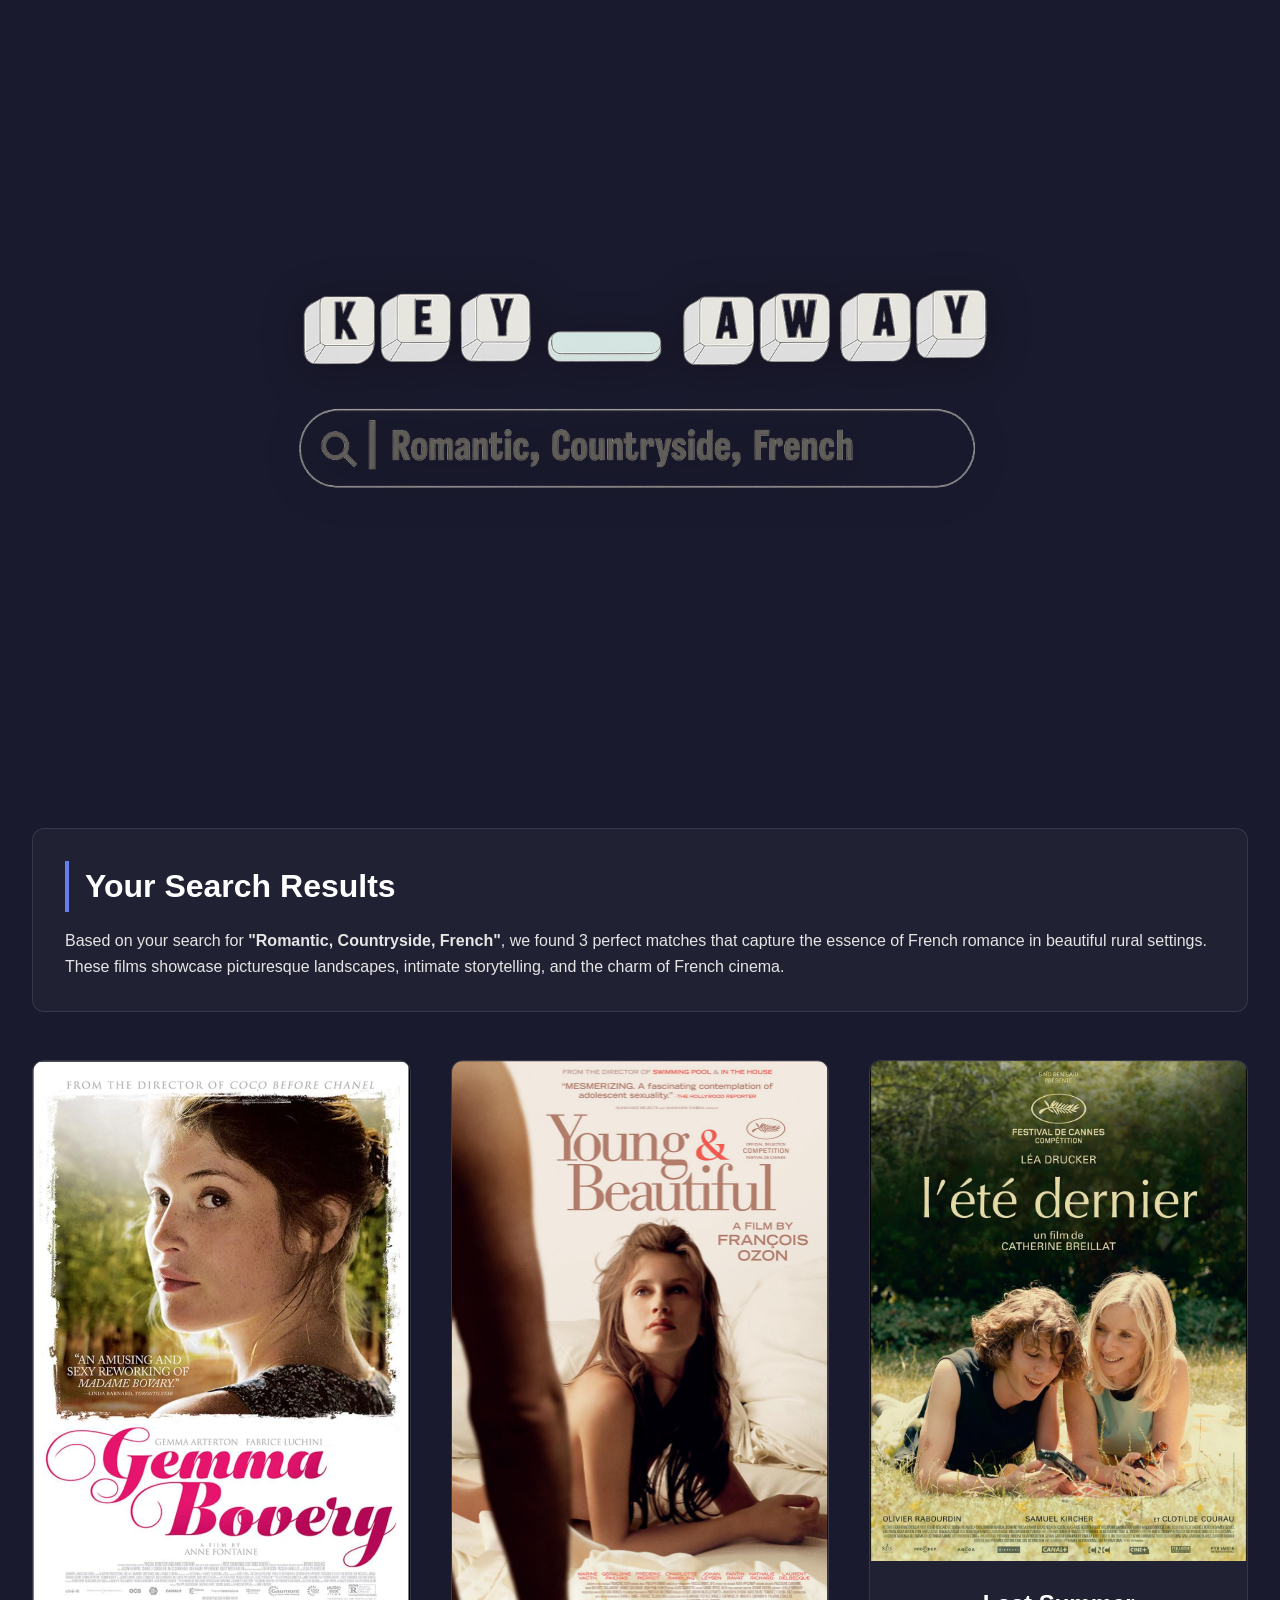
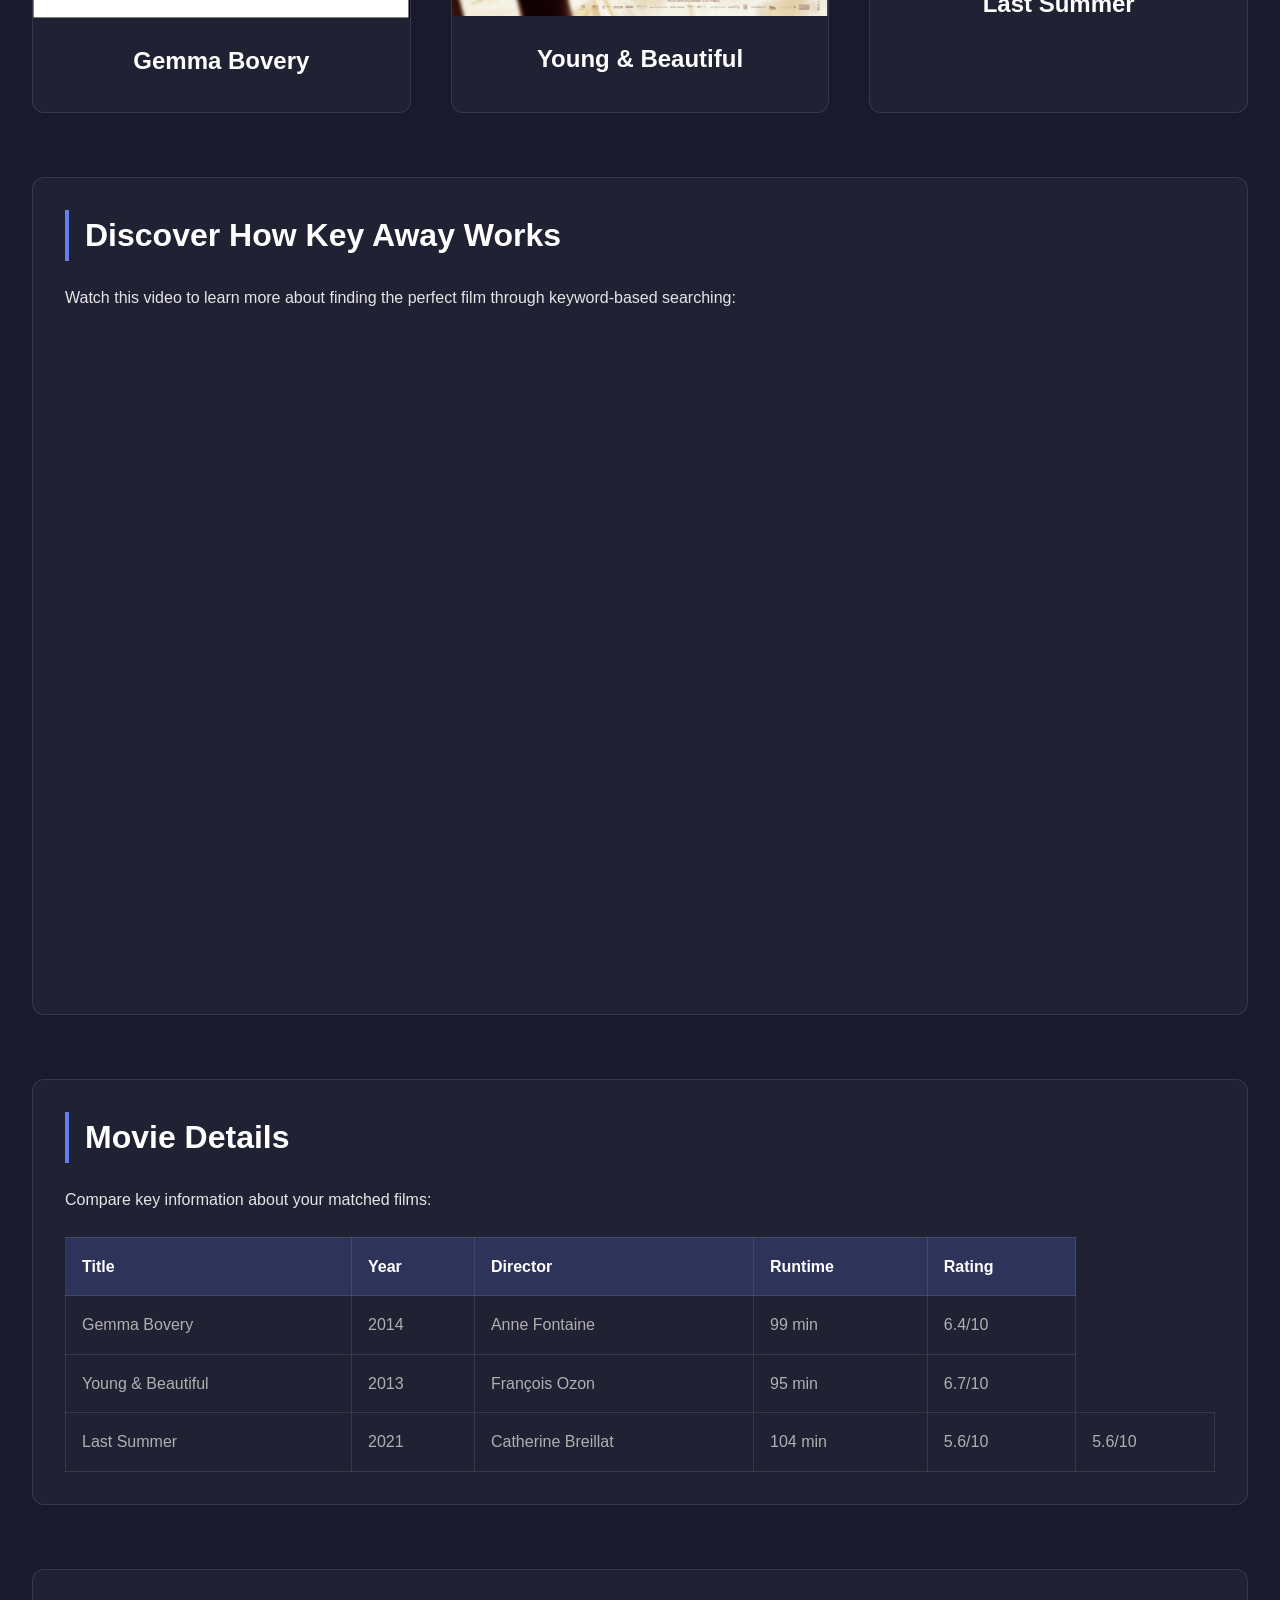
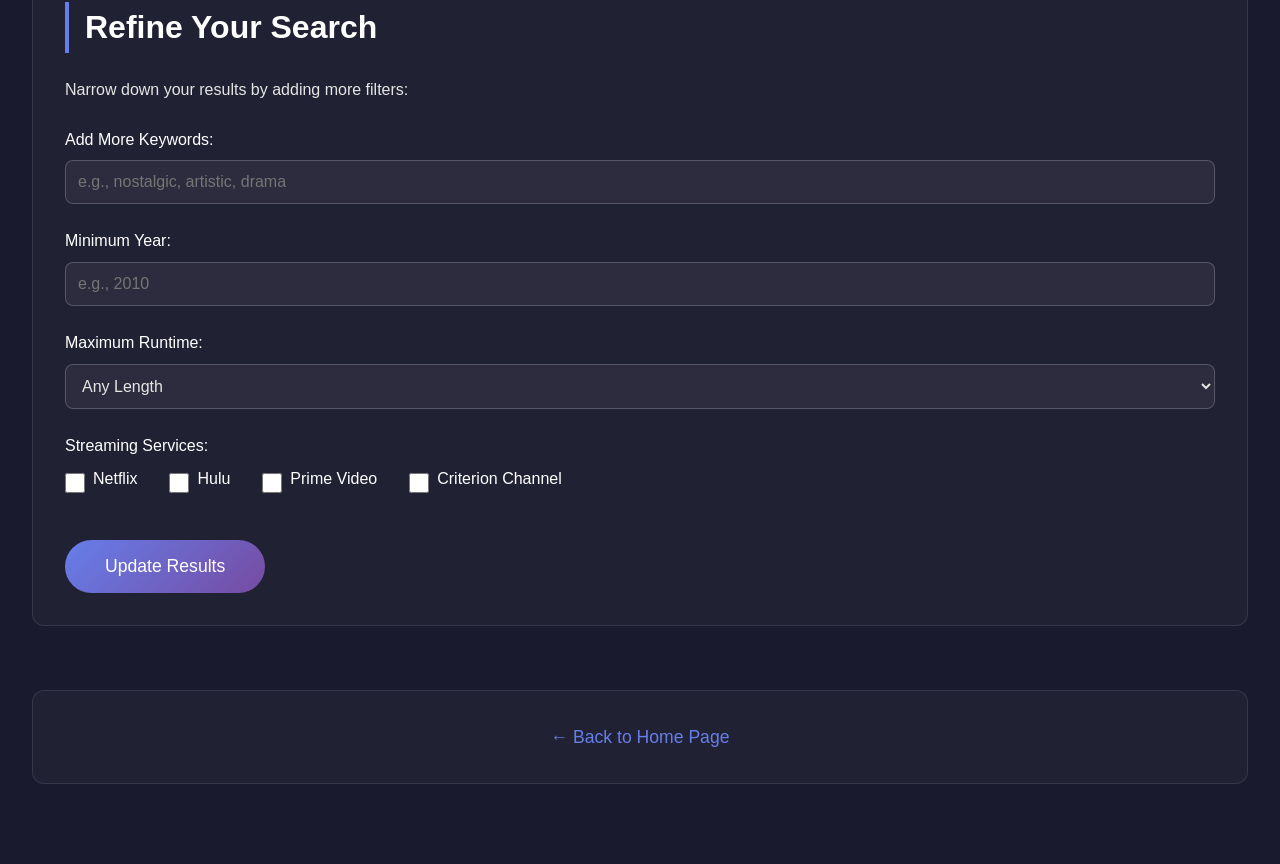
==== product_site/example_webpage.html @ 95a52339 "example_webpage.html add on images inside product_site add on new pngs add on added a new index.html" ====
<!DOCTYPE html>
<!-- 
    Name: Korinne Toliver
    Date: 12/03/2025
    Description: Key Away search results page - displays movie recommendations based on keywords
    AI-assisted suggestion: Page layout, table structure, form design, and responsive styling
    were created with help from Claude. See separate AI documentation for details.
-->
<html lang="en">

<head>
    <meta charset="UTF-8">
    <meta name="viewport" content="width=device-width, initial-scale=1.0">
    <title>Search Results – Key Away</title>

    <style>
        /* ===== CSS Reset ===== */
        * {
            margin: 0;
            padding: 0;
            box-sizing: border-box;
        }

        /* ===== Basic page styling ===== */
        body {
            font-family: -apple-system, BlinkMacSystemFont, 'Segoe UI', Arial, sans-serif;
            background-color: #1a1a2e;
            color: #e5e5e5;
            line-height: 1.6;
            padding: 2rem;
        }

        /* ===== Header Section ===== */
        header {
            max-width: 1400px;
            margin: 0 auto 4rem;
            text-align: center;
            padding: 2rem 2rem 0;
        }

        .logo {
            max-width: 700px;
            width: 100%;
            height: auto;
            margin: 0 auto;
            display: block;
            filter: drop-shadow(0 5px 20px rgba(0, 0, 0, 0.3));
        }

        /* ===== Search Info Section ===== */
        .search-info {
            max-width: 1400px;
            margin: 0 auto 3rem;
            padding: 2rem;
            background: rgba(255, 255, 255, 0.03);
            border-radius: 12px;
            border: 1px solid rgba(255, 255, 255, 0.1);
        }

        h1 {
            font-size: 2rem;
            color: #ffffff;
            margin-bottom: 1rem;
            border-left: 4px solid #667eea;
            padding-left: 1rem;
        }

        .search-keywords {
            font-size: 1.2rem;
            color: #667eea;
            font-weight: 600;
            margin-bottom: 1rem;
            display: none;
        }

        /* ===== Main Content ===== */
        main {
            max-width: 1400px;
            margin: 0 auto;
        }

        /* ===== Movie Results Grid ===== */
        .results-grid {
            display: grid;
            grid-template-columns: repeat(auto-fit, minmax(280px, 1fr));
            gap: 2.5rem;
            margin-bottom: 4rem;
        }

        .movie-card {
            background: rgba(255, 255, 255, 0.03);
            border-radius: 12px;
            overflow: hidden;
            border: 1px solid rgba(255, 255, 255, 0.1);
            transition: all 0.3s ease;
        }

        .movie-card:hover {
            transform: translateY(-10px);
            border-color: #667eea;
            box-shadow: 0 20px 40px rgba(102, 126, 234, 0.2);
        }

        .movie-poster {
            width: 100%;
            height: auto;
            display: block;
        }

        .movie-info {
            padding: 1.5rem;
            text-align: center;
        }

        .movie-title {
            font-size: 1.5rem;
            font-weight: 600;
            color: #ffffff;
            margin-bottom: 0.5rem;
        }

        /* ===== Video Section ===== */
        .video-section {
            margin: 4rem 0;
            background: rgba(255, 255, 255, 0.03);
            padding: 2rem;
            border-radius: 12px;
            border: 1px solid rgba(255, 255, 255, 0.1);
        }

        .video-container {
            position: relative;
            padding-bottom: 56.25%; /* 16:9 aspect ratio */
            height: 0;
            overflow: hidden;
            max-width: 100%;
            margin-top: 1.5rem;
            border-radius: 8px;
        }

        .video-container iframe {
            position: absolute;
            top: 0;
            left: 0;
            width: 100%;
            height: 100%;
            border-radius: 8px;
        }

        /* ===== Table Section ===== */
        .table-section {
            margin: 4rem 0;
            background: rgba(255, 255, 255, 0.03);
            padding: 2rem;
            border-radius: 12px;
            border: 1px solid rgba(255, 255, 255, 0.1);
        }

        h2 {
            font-size: 2rem;
            color: #ffffff;
            margin-bottom: 1.5rem;
            border-left: 4px solid #667eea;
            padding-left: 1rem;
        }

        table {
            width: 100%;
            border-collapse: collapse;
            margin-top: 1.5rem;
        }

        th {
            background: rgba(102, 126, 234, 0.2);
            color: #ffffff;
            padding: 1rem;
            text-align: left;
            font-weight: 600;
            border: 1px solid rgba(255, 255, 255, 0.1);
        }

        td {
            padding: 1rem;
            border: 1px solid rgba(255, 255, 255, 0.1);
            color: #b0b0b0;
        }

        tr:hover {
            background: rgba(255, 255, 255, 0.05);
        }

        /* ===== Form Section ===== */
        .form-section {
            margin: 4rem 0;
            background: rgba(255, 255, 255, 0.03);
            padding: 2rem;
            border-radius: 12px;
            border: 1px solid rgba(255, 255, 255, 0.1);
        }

        form {
            margin-top: 1.5rem;
        }

        .form-group {
            margin-bottom: 1.5rem;
        }

        label {
            display: block;
            margin-bottom: 0.5rem;
            color: #ffffff;
            font-weight: 500;
        }

        input[type="text"],
        input[type="number"],
        select {
            width: 100%;
            padding: 0.75rem;
            background: rgba(255, 255, 255, 0.05);
            border: 1px solid rgba(255, 255, 255, 0.2);
            border-radius: 8px;
            color: #e5e5e5;
            font-size: 1rem;
        }

        input[type="text"]:focus,
        input[type="number"]:focus,
        select:focus {
            outline: none;
            border-color: #667eea;
            background: rgba(255, 255, 255, 0.08);
        }

        .checkbox-group {
            display: flex;
            gap: 2rem;
            flex-wrap: wrap;
        }

        .checkbox-item {
            display: flex;
            align-items: center;
            gap: 0.5rem;
        }

        input[type="checkbox"] {
            width: 20px;
            height: 20px;
            cursor: pointer;
        }

        .submit-btn {
            background: linear-gradient(135deg, #667eea 0%, #764ba2 100%);
            color: #ffffff;
            padding: 1rem 2.5rem;
            border: none;
            border-radius: 50px;
            font-size: 1.1rem;
            font-weight: 500;
            cursor: pointer;
            transition: all 0.3s ease;
            margin-top: 1rem;
        }

        .submit-btn:hover {
            transform: translateY(-3px);
            box-shadow: 0 10px 30px rgba(102, 126, 234, 0.4);
        }

        /* ===== Navigation Links ===== */
        .nav-links {
            text-align: center;
            margin: 3rem 0;
            padding: 2rem;
            background: rgba(255, 255, 255, 0.03);
            border-radius: 12px;
            border: 1px solid rgba(255, 255, 255, 0.1);
        }

        a {
            color: #667eea;
            text-decoration: none;
            font-weight: 500;
            font-size: 1.1rem;
            border-bottom: 2px solid transparent;
            transition: all 0.3s ease;
        }

        a:hover {
            color: #764ba2;
            border-bottom-color: #764ba2;
        }

        a:focus {
            outline: 2px solid #667eea;
            outline-offset: 3px;
            border-radius: 2px;
        }

        /* ===== Responsive Design ===== */
        @media (max-width: 768px) {
            body {
                padding: 1rem;
            }

            .results-grid {
                grid-template-columns: 1fr;
                gap: 2rem;
            }

            h1 {
                font-size: 1.5rem;
            }

            h2 {
                font-size: 1.5rem;
            }

            table {
                font-size: 0.9rem;
            }

            th, td {
                padding: 0.75rem 0.5rem;
            }
        }
    </style>
</head>

<body>

    <!-- Header with Logo -->
    <header>
        <img src="Images/search_logo.png" alt="Key Away search interface showing keywords: Romantic, Countryside, French" class="logo">
    </header>

    <!-- Search Information Section -->
    <section class="search-info">
        <h1>Your Search Results</h1>
        <p class="search-keywords">Keywords: Romantic, Countryside, French</p>
        <p>
            Based on your search for <strong>"Romantic, Countryside, French"</strong>, we found 
            3 perfect matches that capture the essence of French romance in beautiful rural settings. 
            These films showcase picturesque landscapes, intimate storytelling, and the charm of French cinema.
        </p>
    </section>

    <!-- Main Content -->
    <main>

        <!-- Movie Results Grid -->
        <section class="results-grid">
            
            <!-- Movie 1: Gemma Bovery -->
            <article class="movie-card">
                <img src="Images/gemma.png" alt="Gemma Bovery movie poster featuring Gemma Arterton" class="movie-poster">
                <div class="movie-info">
                    <h3 class="movie-title">Gemma Bovery</h3>
                </div>
            </article>

            <!-- Movie 2: Young & Beautiful -->
            <article class="movie-card">
                <img src="Images/Y&B.png" alt="Young and Beautiful movie poster" class="movie-poster">
                <div class="movie-info">
                    <h3 class="movie-title">Young & Beautiful</h3>
                </div>
            </article>

            <!-- Movie 3: Last Summer -->
            <article class="movie-card">
                <img src="Images/lastsummer.png" alt="Last Summer movie poster" class="movie-poster">
                <div class="movie-info">
                    <h3 class="movie-title">Last Summer</h3>
                </div>
            </article>

        </section>

        <!-- Video Section: How Key Away Works -->
        <section class="video-section">
            <h2>Discover How Key Away Works</h2>
            <p>Watch this video to learn more about finding the perfect film through keyword-based searching:</p>
            <div class="video-container">
                <iframe 
                    width="560" 
                    height="315" 
                    src="https://www.youtube.com/embed/KDRypdlTWj8?si=By7k_70j5giMJhSL" 
                    title="YouTube video player" 
                    frameborder="0" 
                    allow="accelerometer; autoplay; clipboard-write; encrypted-media; gyroscope; picture-in-picture; web-share" 
                    referrerpolicy="strict-origin-when-cross-origin" 
                    allowfullscreen>
                </iframe>
            </div>
        </section>

        <!-- Table Section: Movie Details -->
        <section class="table-section">
            <h2>Movie Details</h2>
            <p>Compare key information about your matched films:</p>
            
            <table>
                <thead>
                    <tr>
                        <th>Title</th>
                        <th>Year</th>
                        <th>Director</th>
                        <th>Runtime</th>
                        <th>Rating</th>
                    </tr>
                </thead>
                <tbody>
                    <tr>
                        <td>Gemma Bovery</td>
                        <td>2014</td>
                        <td>Anne Fontaine</td>
                        <td>99 min</td>
                        <td>6.4/10</td>
                    </tr>
                    <tr>
                        <td>Young & Beautiful</td>
                        <td>2013</td>
                        <td>François Ozon</td>
                        <td>95 min</td>
                        <td>6.7/10</td>
                    </tr>
                    <tr>
                        <td>Last Summer</td>
                        <td>2021</td>
                        <td>Catherine Breillat</td>
                        <td>104 min</td>
                        <td>5.6/10</td>
                        <td>5.6/10</td>
                    </tr>
                </tbody>
            </table>
        </section>

        <!-- Form Section: Refine Your Search -->
        <section class="form-section">
            <h2>Refine Your Search</h2>
            <p>Narrow down your results by adding more filters:</p>

            <form>
                <!-- Text input with validation -->
                <div class="form-group">
                    <label for="keywords">Add More Keywords:</label>
                    <input 
                        type="text" 
                        id="keywords" 
                        name="keywords" 
                        placeholder="e.g., nostalgic, artistic, drama"
                        required
                        minlength="3"
                    >
                </div>

                <!-- Number input with validation -->
                <div class="form-group">
                    <label for="year">Minimum Year:</label>
                    <input 
                        type="number" 
                        id="year" 
                        name="year" 
                        placeholder="e.g., 2010"
                        min="1900"
                        max="2025"
                        required
                    >
                </div>

                <!-- Dropdown selection -->
                <div class="form-group">
                    <label for="runtime">Maximum Runtime:</label>
                    <select id="runtime" name="runtime">
                        <option value="">Any Length</option>
                        <option value="90">Under 90 minutes</option>
                        <option value="120">Under 2 hours</option>
                        <option value="150">Under 2.5 hours</option>
                        <option value="180">Under 3 hours</option>
                    </select>
                </div>

                <!-- Checkbox group -->
                <div class="form-group">
                    <label>Streaming Services:</label>
                    <div class="checkbox-group">
                        <div class="checkbox-item">
                            <input type="checkbox" id="netflix" name="service" value="netflix">
                            <label for="netflix">Netflix</label>
                        </div>
                        <div class="checkbox-item">
                            <input type="checkbox" id="hulu" name="service" value="hulu">
                            <label for="hulu">Hulu</label>
                        </div>
                        <div class="checkbox-item">
                            <input type="checkbox" id="prime" name="service" value="prime">
                            <label for="prime">Prime Video</label>
                        </div>
                        <div class="checkbox-item">
                            <input type="checkbox" id="criterion" name="service" value="criterion">
                            <label for="criterion">Criterion Channel</label>
                        </div>
                    </div>
                </div>

                <button type="submit" class="submit-btn">Update Results</button>
            </form>
        </section>

        <!-- Navigation Links -->
        <nav class="nav-links">
            <a href="key_away.html">← Back to Home Page</a>
        </nav>

    </main>

</body>

</html>
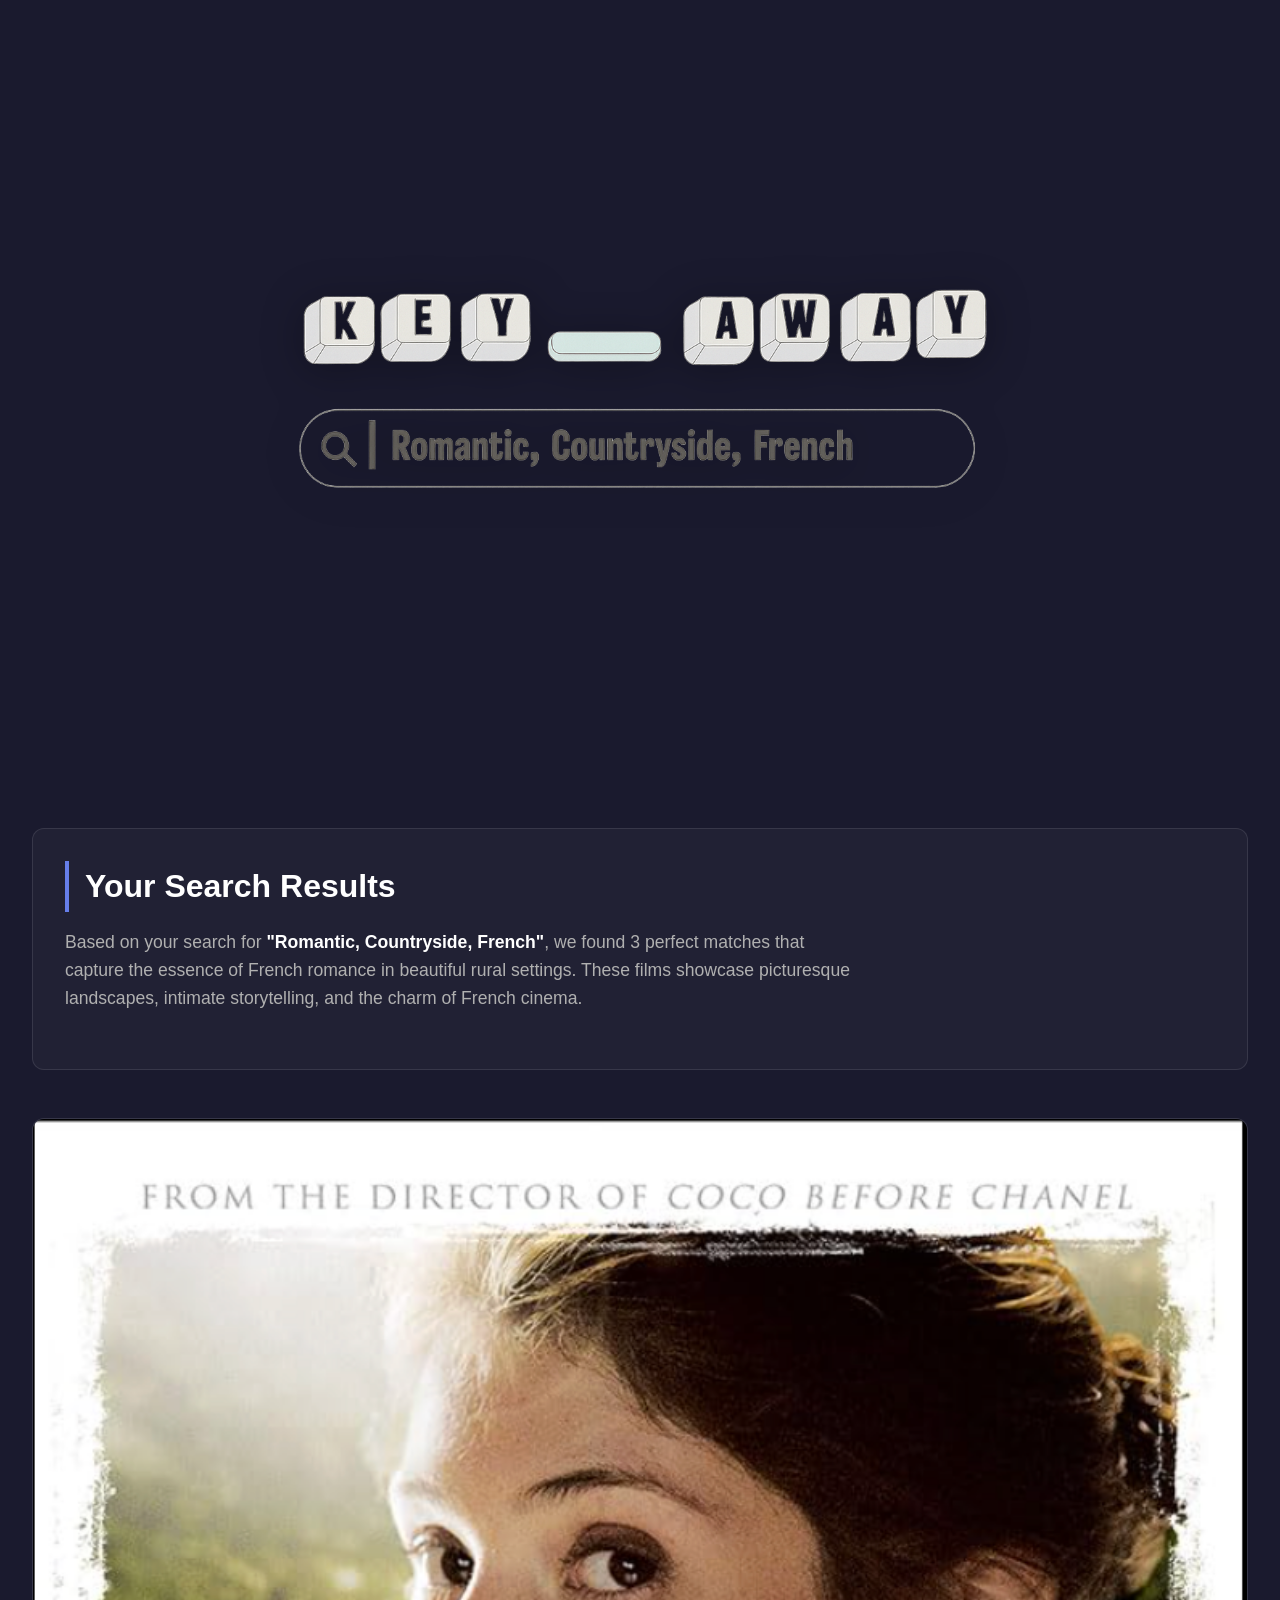
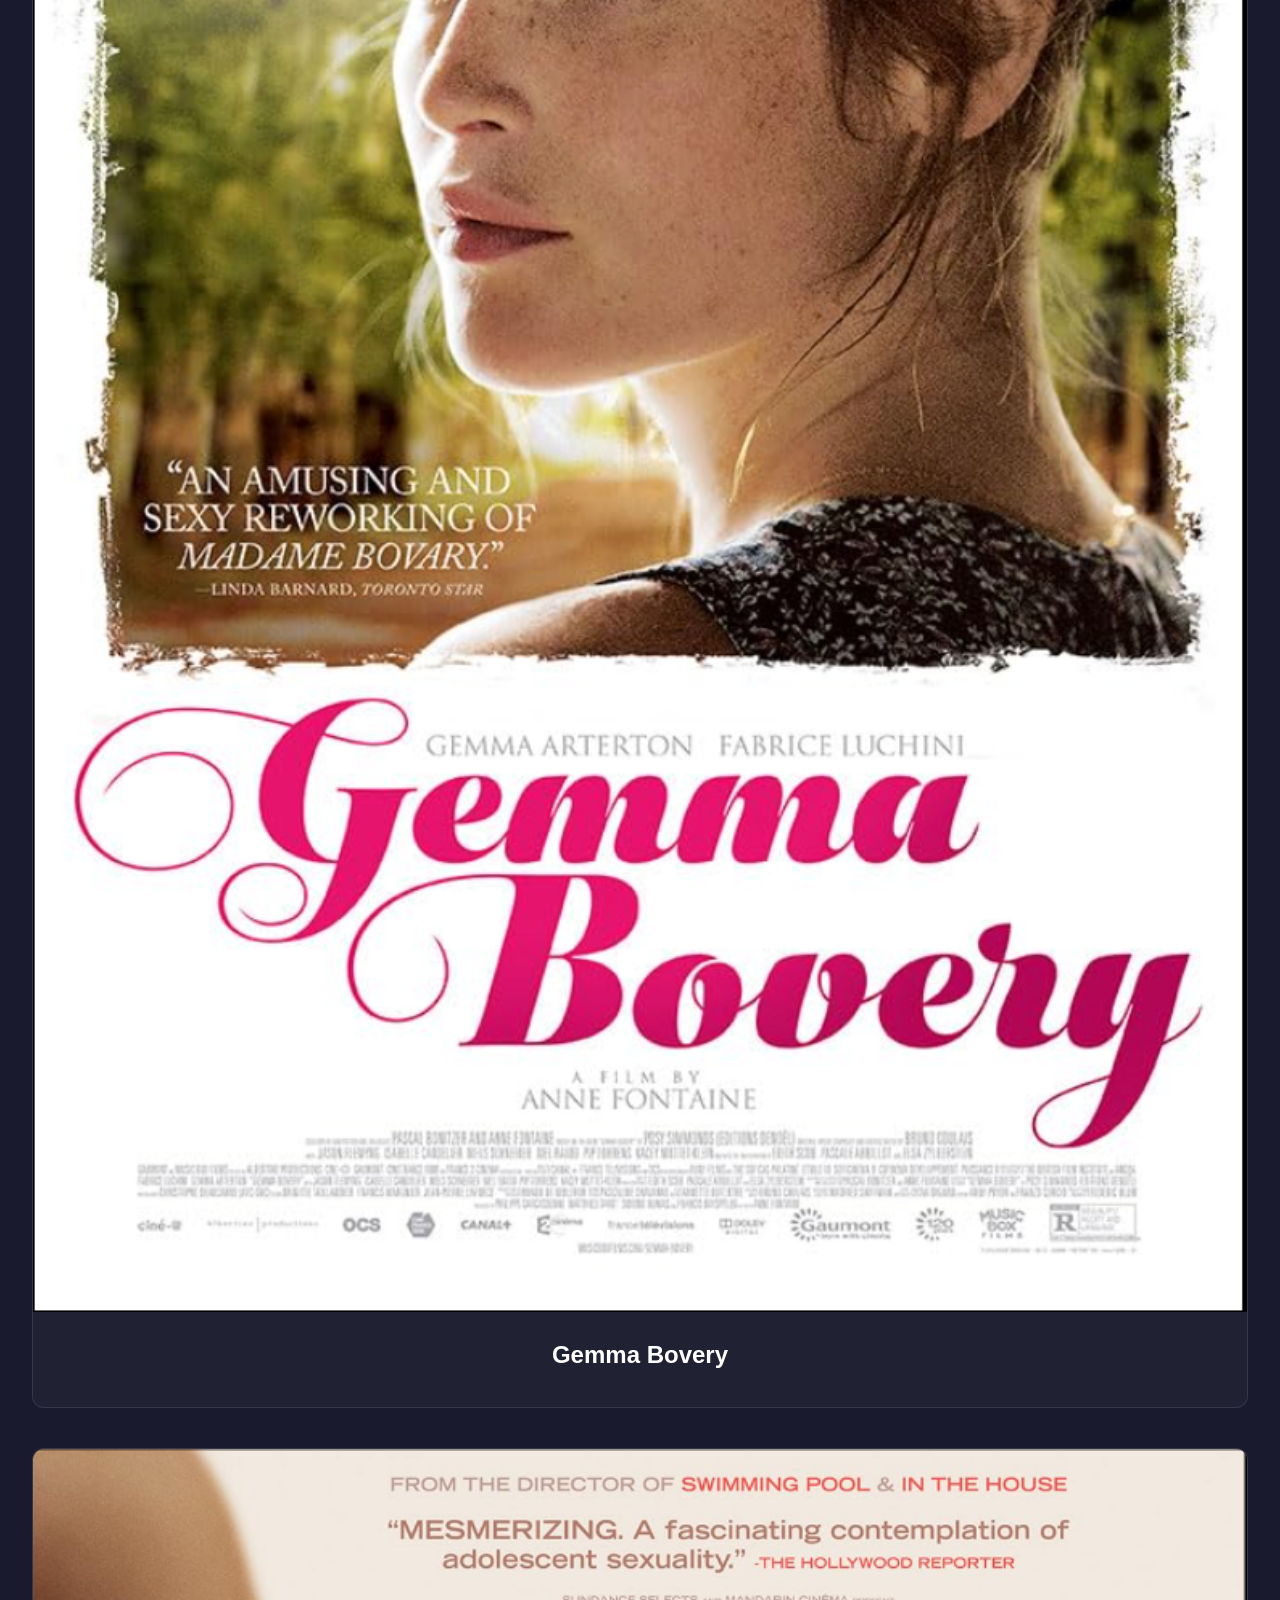
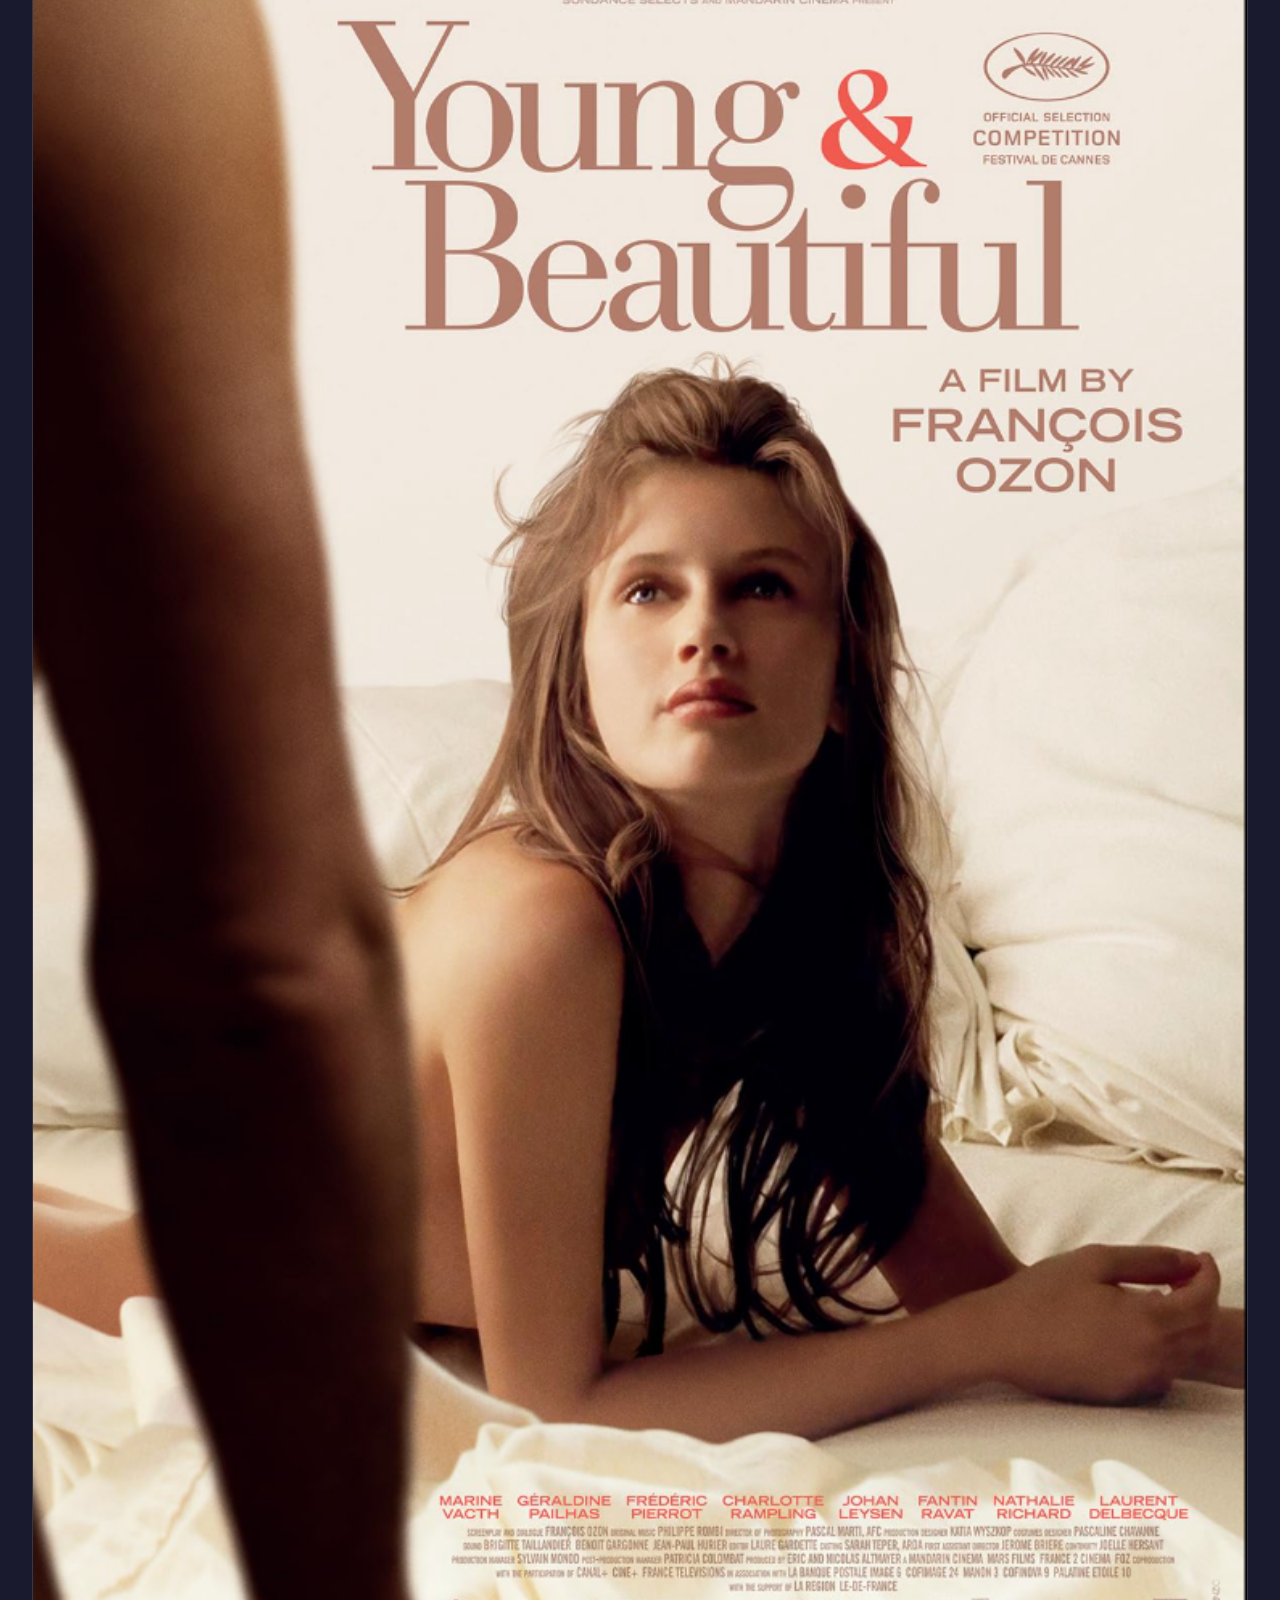
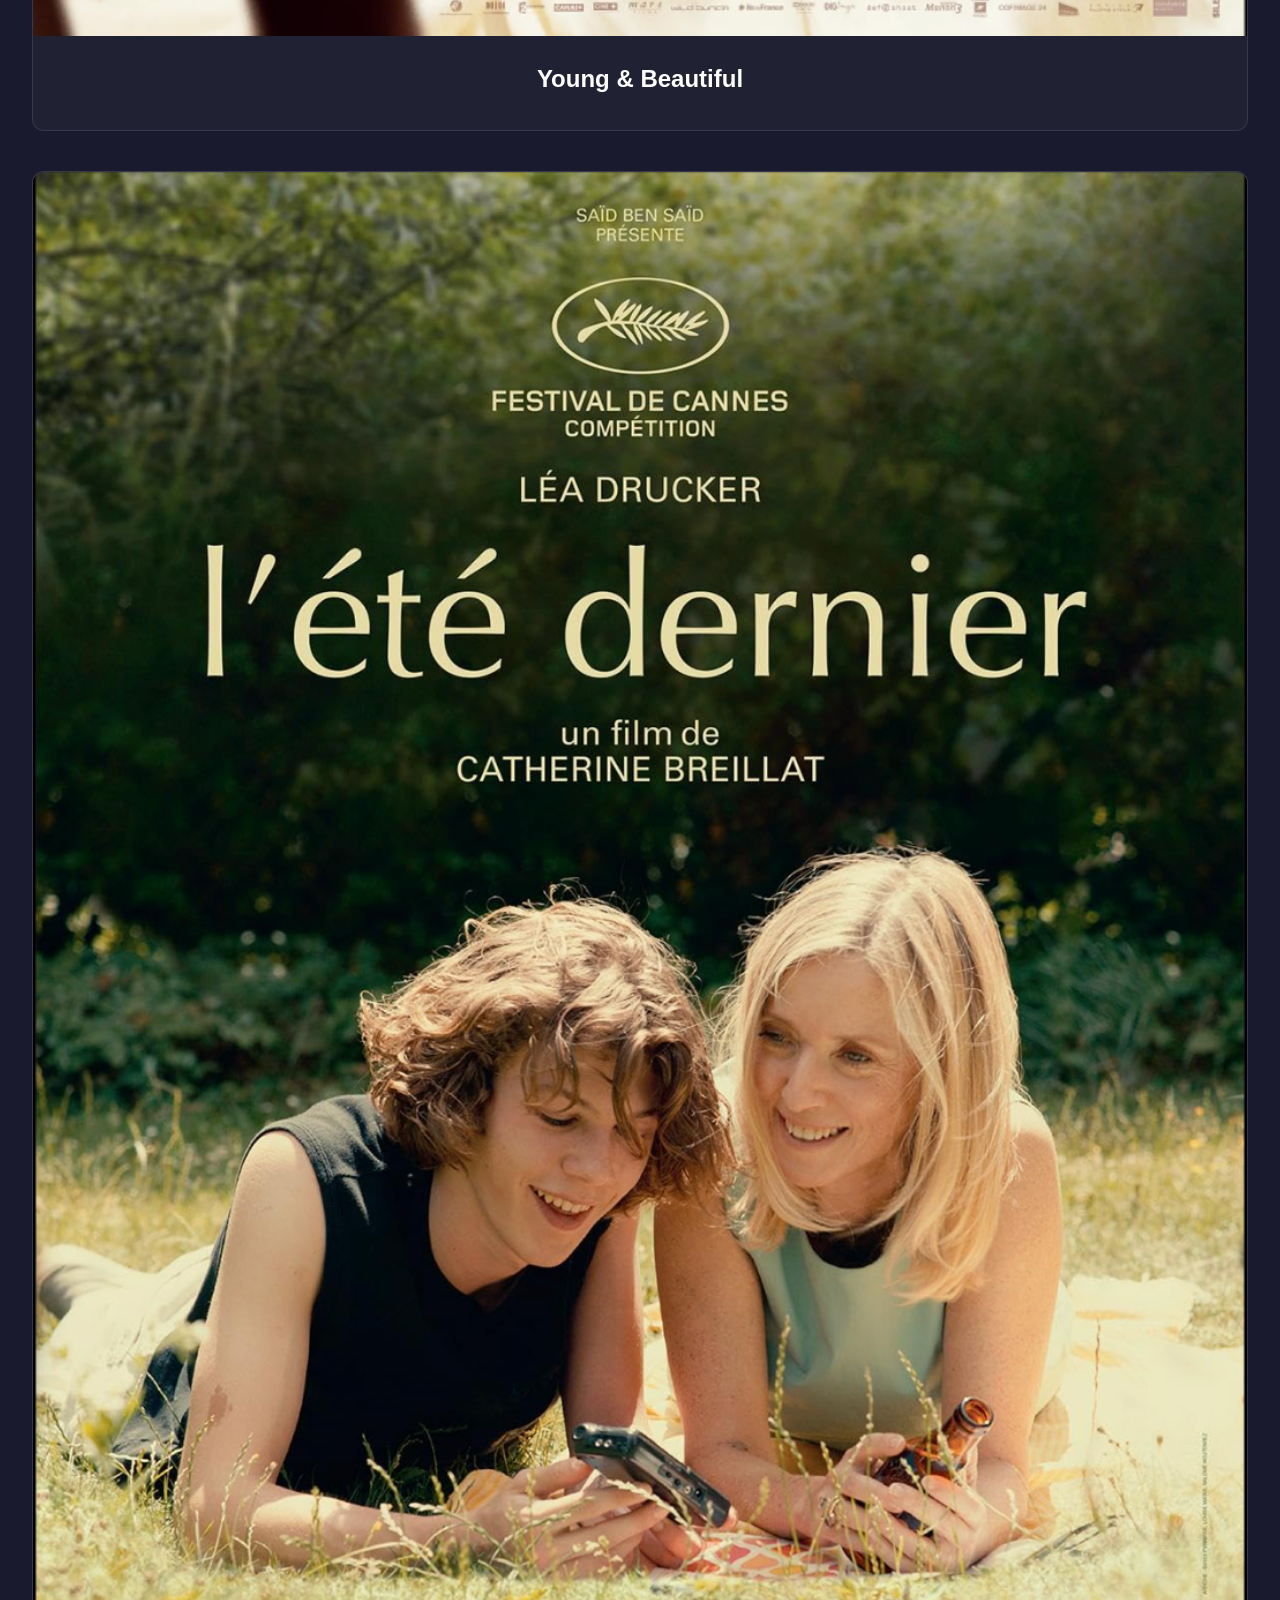
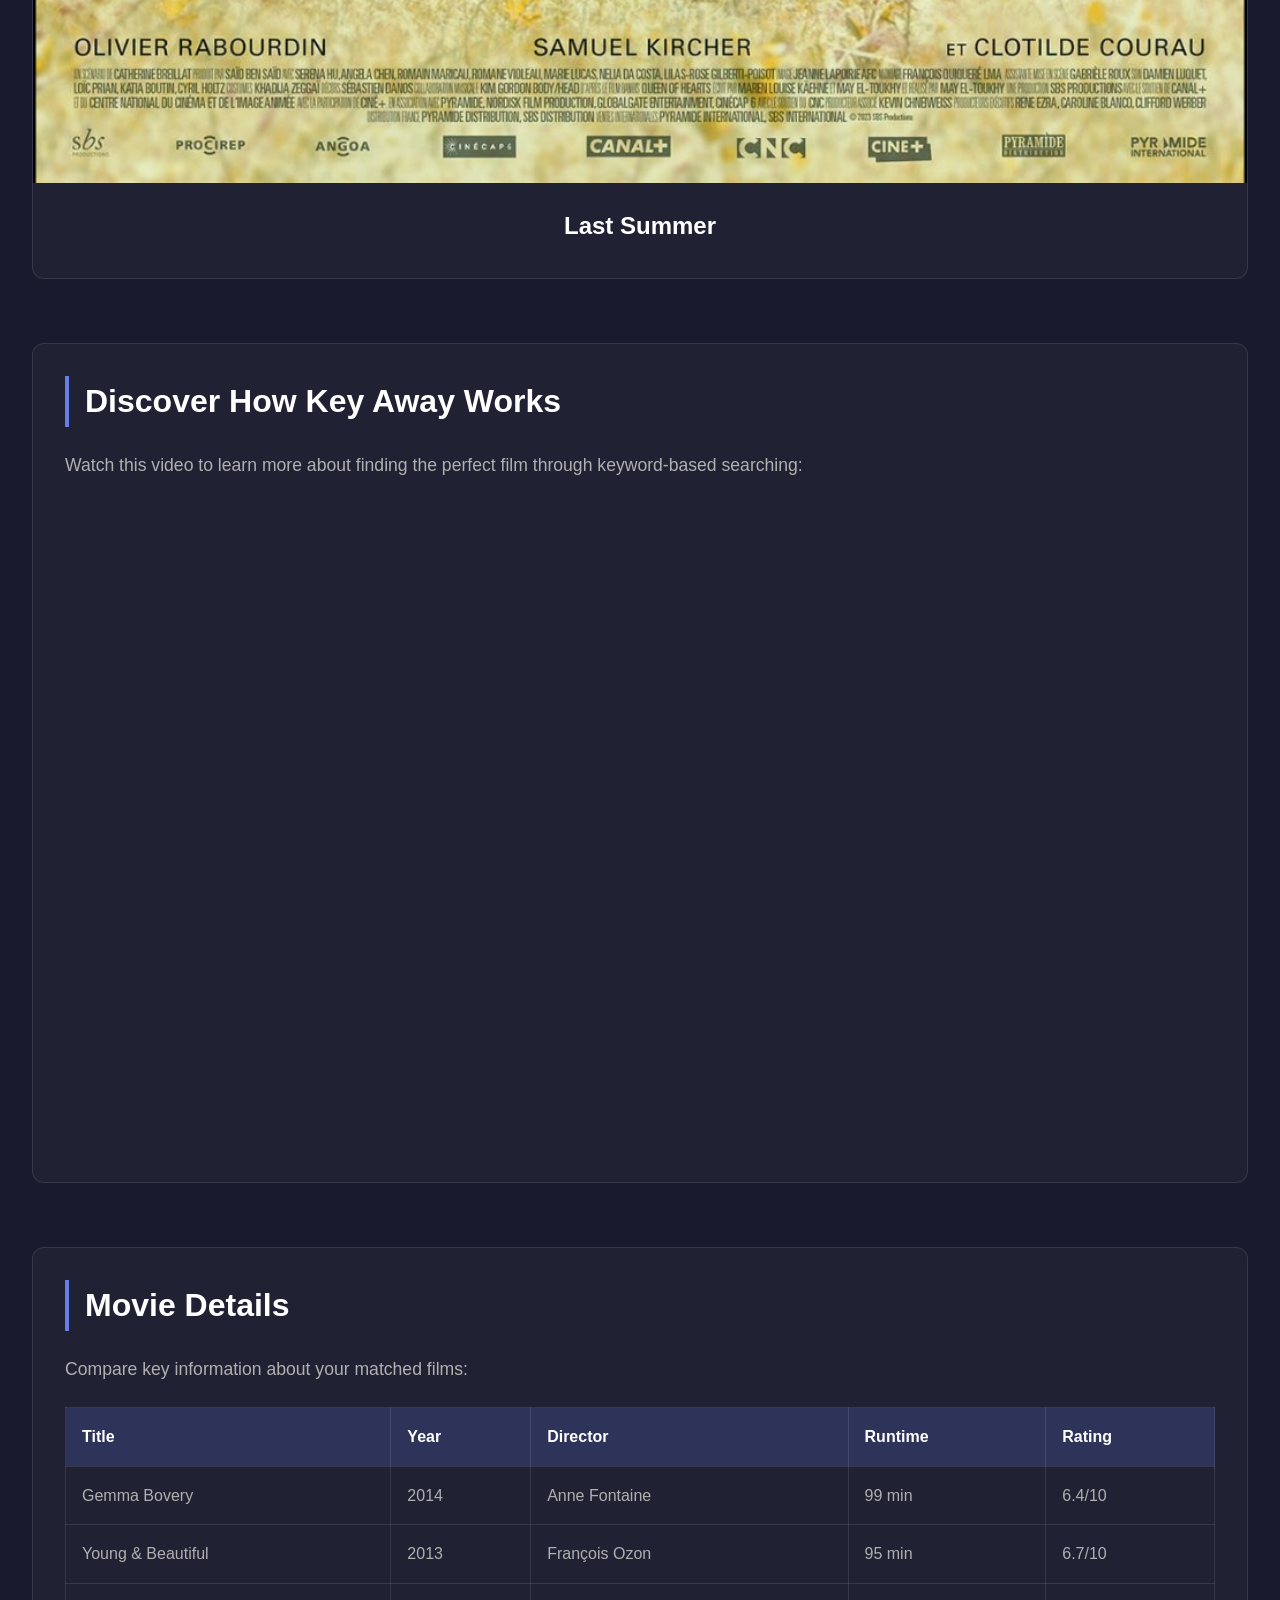
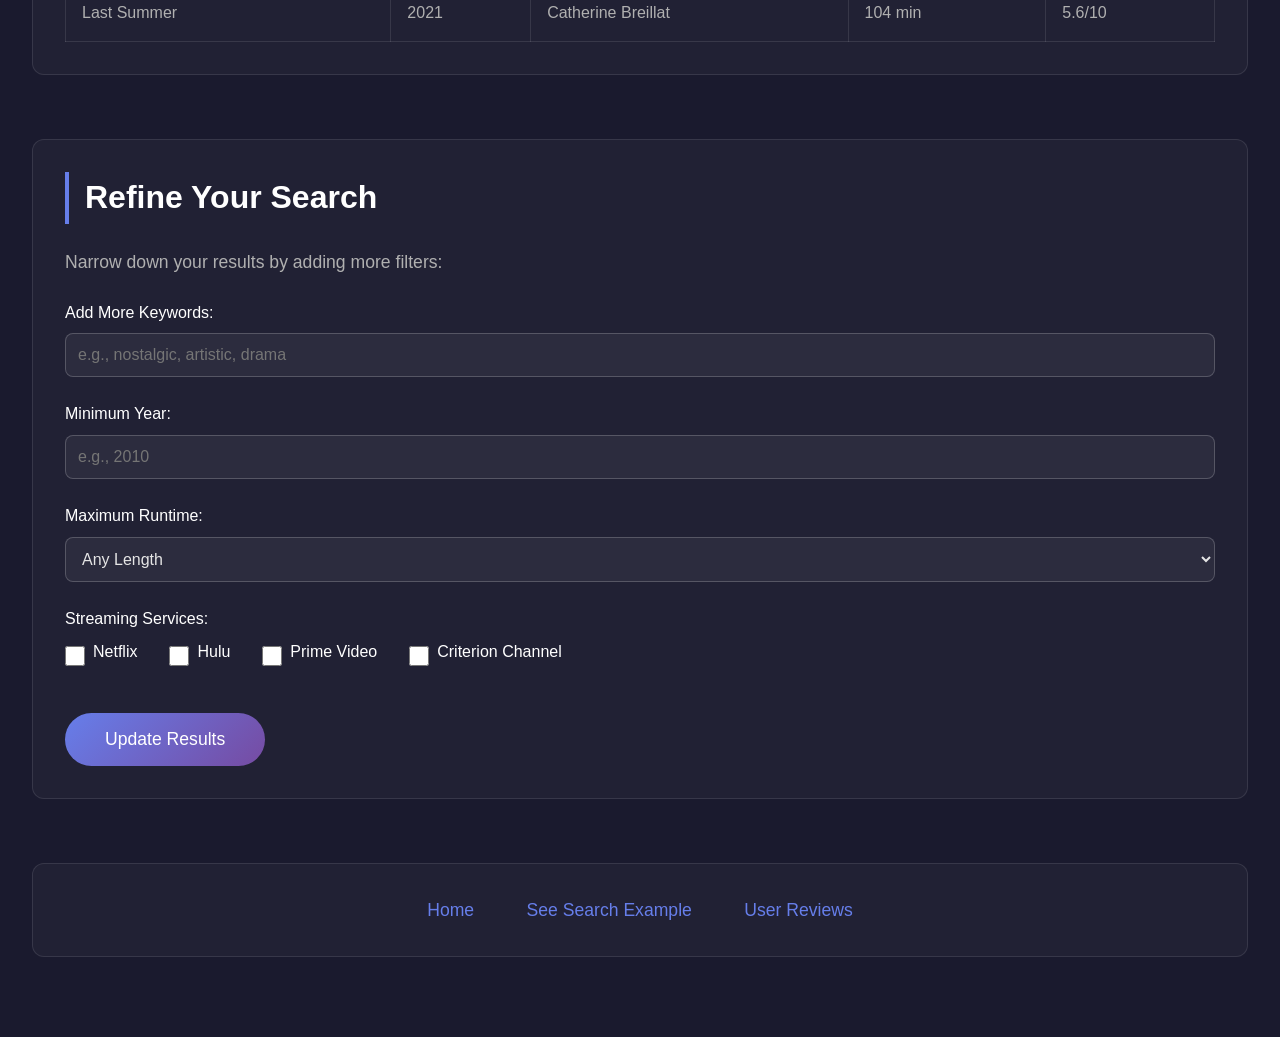
==== commit f89f55fc: "add style sheet/added a review.html file added a styl.css shett and made a review.html file" ====
--- a/product_site/example_webpage.html
+++ b/product_site/example_webpage.html
@@ -12,321 +12,7 @@
     <meta charset="UTF-8">
     <meta name="viewport" content="width=device-width, initial-scale=1.0">
     <title>Search Results – Key Away</title>
-
-    <style>
-        /* ===== CSS Reset ===== */
-        * {
-            margin: 0;
-            padding: 0;
-            box-sizing: border-box;
-        }
-
-        /* ===== Basic page styling ===== */
-        body {
-            font-family: -apple-system, BlinkMacSystemFont, 'Segoe UI', Arial, sans-serif;
-            background-color: #1a1a2e;
-            color: #e5e5e5;
-            line-height: 1.6;
-            padding: 2rem;
-        }
-
-        /* ===== Header Section ===== */
-        header {
-            max-width: 1400px;
-            margin: 0 auto 4rem;
-            text-align: center;
-            padding: 2rem 2rem 0;
-        }
-
-        .logo {
-            max-width: 700px;
-            width: 100%;
-            height: auto;
-            margin: 0 auto;
-            display: block;
-            filter: drop-shadow(0 5px 20px rgba(0, 0, 0, 0.3));
-        }
-
-        /* ===== Search Info Section ===== */
-        .search-info {
-            max-width: 1400px;
-            margin: 0 auto 3rem;
-            padding: 2rem;
-            background: rgba(255, 255, 255, 0.03);
-            border-radius: 12px;
-            border: 1px solid rgba(255, 255, 255, 0.1);
-        }
-
-        h1 {
-            font-size: 2rem;
-            color: #ffffff;
-            margin-bottom: 1rem;
-            border-left: 4px solid #667eea;
-            padding-left: 1rem;
-        }
-
-        .search-keywords {
-            font-size: 1.2rem;
-            color: #667eea;
-            font-weight: 600;
-            margin-bottom: 1rem;
-            display: none;
-        }
-
-        /* ===== Main Content ===== */
-        main {
-            max-width: 1400px;
-            margin: 0 auto;
-        }
-
-        /* ===== Movie Results Grid ===== */
-        .results-grid {
-            display: grid;
-            grid-template-columns: repeat(auto-fit, minmax(280px, 1fr));
-            gap: 2.5rem;
-            margin-bottom: 4rem;
-        }
-
-        .movie-card {
-            background: rgba(255, 255, 255, 0.03);
-            border-radius: 12px;
-            overflow: hidden;
-            border: 1px solid rgba(255, 255, 255, 0.1);
-            transition: all 0.3s ease;
-        }
-
-        .movie-card:hover {
-            transform: translateY(-10px);
-            border-color: #667eea;
-            box-shadow: 0 20px 40px rgba(102, 126, 234, 0.2);
-        }
-
-        .movie-poster {
-            width: 100%;
-            height: auto;
-            display: block;
-        }
-
-        .movie-info {
-            padding: 1.5rem;
-            text-align: center;
-        }
-
-        .movie-title {
-            font-size: 1.5rem;
-            font-weight: 600;
-            color: #ffffff;
-            margin-bottom: 0.5rem;
-        }
-
-        /* ===== Video Section ===== */
-        .video-section {
-            margin: 4rem 0;
-            background: rgba(255, 255, 255, 0.03);
-            padding: 2rem;
-            border-radius: 12px;
-            border: 1px solid rgba(255, 255, 255, 0.1);
-        }
-
-        .video-container {
-            position: relative;
-            padding-bottom: 56.25%; /* 16:9 aspect ratio */
-            height: 0;
-            overflow: hidden;
-            max-width: 100%;
-            margin-top: 1.5rem;
-            border-radius: 8px;
-        }
-
-        .video-container iframe {
-            position: absolute;
-            top: 0;
-            left: 0;
-            width: 100%;
-            height: 100%;
-            border-radius: 8px;
-        }
-
-        /* ===== Table Section ===== */
-        .table-section {
-            margin: 4rem 0;
-            background: rgba(255, 255, 255, 0.03);
-            padding: 2rem;
-            border-radius: 12px;
-            border: 1px solid rgba(255, 255, 255, 0.1);
-        }
-
-        h2 {
-            font-size: 2rem;
-            color: #ffffff;
-            margin-bottom: 1.5rem;
-            border-left: 4px solid #667eea;
-            padding-left: 1rem;
-        }
-
-        table {
-            width: 100%;
-            border-collapse: collapse;
-            margin-top: 1.5rem;
-        }
-
-        th {
-            background: rgba(102, 126, 234, 0.2);
-            color: #ffffff;
-            padding: 1rem;
-            text-align: left;
-            font-weight: 600;
-            border: 1px solid rgba(255, 255, 255, 0.1);
-        }
-
-        td {
-            padding: 1rem;
-            border: 1px solid rgba(255, 255, 255, 0.1);
-            color: #b0b0b0;
-        }
-
-        tr:hover {
-            background: rgba(255, 255, 255, 0.05);
-        }
-
-        /* ===== Form Section ===== */
-        .form-section {
-            margin: 4rem 0;
-            background: rgba(255, 255, 255, 0.03);
-            padding: 2rem;
-            border-radius: 12px;
-            border: 1px solid rgba(255, 255, 255, 0.1);
-        }
-
-        form {
-            margin-top: 1.5rem;
-        }
-
-        .form-group {
-            margin-bottom: 1.5rem;
-        }
-
-        label {
-            display: block;
-            margin-bottom: 0.5rem;
-            color: #ffffff;
-            font-weight: 500;
-        }
-
-        input[type="text"],
-        input[type="number"],
-        select {
-            width: 100%;
-            padding: 0.75rem;
-            background: rgba(255, 255, 255, 0.05);
-            border: 1px solid rgba(255, 255, 255, 0.2);
-            border-radius: 8px;
-            color: #e5e5e5;
-            font-size: 1rem;
-        }
-
-        input[type="text"]:focus,
-        input[type="number"]:focus,
-        select:focus {
-            outline: none;
-            border-color: #667eea;
-            background: rgba(255, 255, 255, 0.08);
-        }
-
-        .checkbox-group {
-            display: flex;
-            gap: 2rem;
-            flex-wrap: wrap;
-        }
-
-        .checkbox-item {
-            display: flex;
-            align-items: center;
-            gap: 0.5rem;
-        }
-
-        input[type="checkbox"] {
-            width: 20px;
-            height: 20px;
-            cursor: pointer;
-        }
-
-        .submit-btn {
-            background: linear-gradient(135deg, #667eea 0%, #764ba2 100%);
-            color: #ffffff;
-            padding: 1rem 2.5rem;
-            border: none;
-            border-radius: 50px;
-            font-size: 1.1rem;
-            font-weight: 500;
-            cursor: pointer;
-            transition: all 0.3s ease;
-            margin-top: 1rem;
-        }
-
-        .submit-btn:hover {
-            transform: translateY(-3px);
-            box-shadow: 0 10px 30px rgba(102, 126, 234, 0.4);
-        }
-
-        /* ===== Navigation Links ===== */
-        .nav-links {
-            text-align: center;
-            margin: 3rem 0;
-            padding: 2rem;
-            background: rgba(255, 255, 255, 0.03);
-            border-radius: 12px;
-            border: 1px solid rgba(255, 255, 255, 0.1);
-        }
-
-        a {
-            color: #667eea;
-            text-decoration: none;
-            font-weight: 500;
-            font-size: 1.1rem;
-            border-bottom: 2px solid transparent;
-            transition: all 0.3s ease;
-        }
-
-        a:hover {
-            color: #764ba2;
-            border-bottom-color: #764ba2;
-        }
-
-        a:focus {
-            outline: 2px solid #667eea;
-            outline-offset: 3px;
-            border-radius: 2px;
-        }
-
-        /* ===== Responsive Design ===== */
-        @media (max-width: 768px) {
-            body {
-                padding: 1rem;
-            }
-
-            .results-grid {
-                grid-template-columns: 1fr;
-                gap: 2rem;
-            }
-
-            h1 {
-                font-size: 1.5rem;
-            }
-
-            h2 {
-                font-size: 1.5rem;
-            }
-
-            table {
-                font-size: 0.9rem;
-            }
-
-            th, td {
-                padding: 0.75rem 0.5rem;
-            }
-        }
-    </style>
+    <link rel="stylesheet" href="styles.css">
 </head>
 
 <body>
@@ -433,7 +119,6 @@
                         <td>Catherine Breillat</td>
                         <td>104 min</td>
                         <td>5.6/10</td>
-                        <td>5.6/10</td>
                     </tr>
                 </tbody>
             </table>
@@ -513,7 +198,9 @@
 
         <!-- Navigation Links -->
         <nav class="nav-links">
-            <a href="key_away.html">← Back to Home Page</a>
+            <a href="key_away.html">Home</a>
+            <a href="example_webpage.html">See Search Example</a>
+            <a href="review.html">User Reviews</a>
         </nav>
 
     </main>
--- a/product_site/styles.css
+++ b/product_site/styles.css
@@ -0,0 +1,778 @@
+/* 
+    Name: Korinne Toliver
+    Date: 12/08/2025
+    Description: External stylesheet for Key Away website - provides consistent styling
+                 across all pages including layout, colors, typography, and responsive design
+    AI-assisted suggestion: Page layout structure, grid systems, form styling, card designs,
+                           hero header with overlay, and responsive breakpoints were created
+                           with help from Claude. See separate AI documentation for details.
+*/
+
+/* ===== Moving background animation (for key_away.html only) ===== */
+.moving-bg {
+    position: fixed;
+    top: 0;
+    left: 0;
+    width: 195%;
+    height: 100vh;
+    background-image: url("Images/background.png");
+    background-repeat: repeat-x;
+    background-size: contain;
+    animation: slideBG 60s linear infinite;
+    z-index: -1;
+    opacity: 0.25;
+}
+
+@keyframes slideBG {
+    from {
+        transform: translateX(0);
+    }
+    to {
+        transform: translateX(-50%);
+    }
+}
+
+/* ===== Hero Section (for key_away.html) ===== */
+.hero {
+    min-height: 100vh;
+    display: flex;
+    flex-direction: column;
+    align-items: center;
+    justify-content: center;
+    text-align: center;
+    padding: 2rem;
+    position: relative;
+}
+
+.logo-container {
+    margin-bottom: 3rem;
+    animation: fadeInDown 1s ease-out;
+}
+
+.logo-container img {
+    width: 100%;
+    max-width: 600px;
+    height: auto;
+    filter: drop-shadow(0 0 30px rgba(255, 255, 255, 0.1));
+}
+
+@keyframes fadeInDown {
+    from {
+        opacity: 0;
+        transform: translateY(-30px);
+    }
+    to {
+        opacity: 1;
+        transform: translateY(0);
+    }
+}
+
+.tagline {
+    font-size: 1.5rem;
+    font-weight: 300;
+    margin-bottom: 2rem;
+    color: #b0b0b0;
+    animation: fadeIn 1.5s ease-out;
+}
+
+@keyframes fadeIn {
+    from {
+        opacity: 0;
+    }
+    to {
+        opacity: 1;
+    }
+}
+
+@keyframes fadeInUp {
+    from {
+        opacity: 0;
+        transform: translateY(30px);
+    }
+    to {
+        opacity: 1;
+        transform: translateY(0);
+    }
+}
+
+.cta-button {
+    display: inline-block;
+    padding: 1rem 2.5rem;
+    font-size: 1.1rem;
+    font-weight: 500;
+    color: #ffffff;
+    background: linear-gradient(135deg, #667eea 0%, #764ba2 100%);
+    border: none;
+    border-radius: 50px;
+    text-decoration: none;
+    cursor: pointer;
+    transition: all 0.3s ease;
+    box-shadow: 0 10px 30px rgba(102, 126, 234, 0.3);
+    animation: fadeIn 2s ease-out;
+}
+
+.cta-button:hover {
+    transform: translateY(-3px);
+    box-shadow: 0 15px 40px rgba(102, 126, 234, 0.4);
+}
+
+.cta-button:focus {
+    outline: 2px solid #667eea;
+    outline-offset: 3px;
+}
+
+.content-section {
+    margin-bottom: 5rem;
+    animation: fadeInUp 1s ease-out;
+}
+
+/* ===== Features List ===== */
+.features-list {
+    list-style: none;
+    display: grid;
+    grid-template-columns: repeat(auto-fit, minmax(280px, 1fr));
+    gap: 2rem;
+    margin: 2rem 0;
+}
+
+.features-list li {
+    background: rgba(255, 255, 255, 0.03);
+    padding: 1.5rem;
+    border-radius: 12px;
+    border: 1px solid rgba(255, 255, 255, 0.1);
+    transition: all 0.3s ease;
+}
+
+.features-list li:hover {
+    background: rgba(255, 255, 255, 0.05);
+    transform: translateY(-5px);
+    border-color: #667eea;
+}
+
+.features-list strong {
+    display: block;
+    font-size: 1.2rem;
+    margin-bottom: 0.5rem;
+    color: #667eea;
+}
+
+/* ===== Links Section ===== */
+.links-section {
+    background: rgba(255, 255, 255, 0.03);
+    padding: 2rem;
+    border-radius: 12px;
+    border: 1px solid rgba(255, 255, 255, 0.1);
+}
+
+.links-section p {
+    margin-bottom: 1rem;
+}
+
+/* ===== Skip to main content (accessibility) ===== */
+.skip-link {
+    position: absolute;
+    top: -40px;
+    left: 0;
+    background: #667eea;
+    color: white;
+    padding: 8px;
+    text-decoration: none;
+    z-index: 100;
+}
+
+.skip-link:focus {
+    top: 0;
+}
+
+/* ===== Override body for key_away.html ===== */
+body.home-page {
+    overflow-x: hidden;
+    padding: 0;
+}
+
+/* ===== CSS Reset ===== */
+* {
+    margin: 0;
+    padding: 0;
+    box-sizing: border-box;
+}
+
+/* ===== Basic page styling ===== */
+body {
+    font-family: -apple-system, BlinkMacSystemFont, 'Segoe UI', Arial, sans-serif;
+    background-color: #1a1a2e;
+    color: #e5e5e5;
+    line-height: 1.6;
+    padding: 2rem;
+}
+
+/* ===== Header Section ===== */
+header {
+    max-width: 1400px;
+    margin: 0 auto 4rem;
+    text-align: center;
+    padding: 2rem 2rem 0;
+}
+
+.logo {
+    max-width: 700px;
+    width: 100%;
+    height: auto;
+    margin: 0 auto;
+    display: block;
+    filter: drop-shadow(0 5px 20px rgba(0, 0, 0, 0.3));
+}
+
+/* ===== Search Info Section ===== */
+.search-info {
+    max-width: 1400px;
+    margin: 0 auto 3rem;
+    padding: 2rem;
+    background: rgba(255, 255, 255, 0.03);
+    border-radius: 12px;
+    border: 1px solid rgba(255, 255, 255, 0.1);
+}
+
+h1 {
+    font-size: 2rem;
+    color: #ffffff;
+    margin-bottom: 1rem;
+    border-left: 4px solid #667eea;
+    padding-left: 1rem;
+}
+
+.search-keywords {
+    font-size: 1.2rem;
+    color: #667eea;
+    font-weight: 600;
+    margin-bottom: 1rem;
+    display: none;
+}
+
+/* ===== Main Content ===== */
+main {
+    max-width: 1400px;
+    margin: 0 auto;
+}
+
+/* ===== Movie Results Grid ===== */
+.results-grid {
+    display: grid;
+    grid-template-columns: repeat(auto-fit, minmin(280px, 1fr));
+    gap: 2.5rem;
+    margin-bottom: 4rem;
+}
+
+.movie-card {
+    background: rgba(255, 255, 255, 0.03);
+    border-radius: 12px;
+    overflow: hidden;
+    border: 1px solid rgba(255, 255, 255, 0.1);
+    transition: all 0.3s ease;
+}
+
+.movie-card:hover {
+    transform: translateY(-10px);
+    border-color: #667eea;
+    box-shadow: 0 20px 40px rgba(102, 126, 234, 0.2);
+}
+
+.movie-poster {
+    width: 100%;
+    height: auto;
+    display: block;
+}
+
+.movie-info {
+    padding: 1.5rem;
+    text-align: center;
+}
+
+.movie-title {
+    font-size: 1.5rem;
+    font-weight: 600;
+    color: #ffffff;
+    margin-bottom: 0.5rem;
+}
+
+/* ===== Video Section ===== */
+.video-section {
+    margin: 4rem 0;
+    background: rgba(255, 255, 255, 0.03);
+    padding: 2rem;
+    border-radius: 12px;
+    border: 1px solid rgba(255, 255, 255, 0.1);
+}
+
+.video-container {
+    position: relative;
+    padding-bottom: 56.25%; /* 16:9 aspect ratio */
+    height: 0;
+    overflow: hidden;
+    max-width: 100%;
+    margin-top: 1.5rem;
+    border-radius: 8px;
+}
+
+.video-container iframe {
+    position: absolute;
+    top: 0;
+    left: 0;
+    width: 100%;
+    height: 100%;
+    border-radius: 8px;
+}
+
+/* ===== Table Section ===== */
+.table-section {
+    margin: 4rem 0;
+    background: rgba(255, 255, 255, 0.03);
+    padding: 2rem;
+    border-radius: 12px;
+    border: 1px solid rgba(255, 255, 255, 0.1);
+}
+
+h2 {
+    font-size: 2rem;
+    color: #ffffff;
+    margin-bottom: 1.5rem;
+    border-left: 4px solid #667eea;
+    padding-left: 1rem;
+}
+
+table {
+    width: 100%;
+    border-collapse: collapse;
+    margin-top: 1.5rem;
+}
+
+th {
+    background: rgba(102, 126, 234, 0.2);
+    color: #ffffff;
+    padding: 1rem;
+    text-align: left;
+    font-weight: 600;
+    border: 1px solid rgba(255, 255, 255, 0.1);
+}
+
+td {
+    padding: 1rem;
+    border: 1px solid rgba(255, 255, 255, 0.1);
+    color: #b0b0b0;
+}
+
+tr:hover {
+    background: rgba(255, 255, 255, 0.05);
+}
+
+/* ===== Form Section ===== */
+.form-section {
+    margin: 4rem 0;
+    background: rgba(255, 255, 255, 0.03);
+    padding: 2rem;
+    border-radius: 12px;
+    border: 1px solid rgba(255, 255, 255, 0.1);
+}
+
+form {
+    margin-top: 1.5rem;
+}
+
+.form-group {
+    margin-bottom: 1.5rem;
+}
+
+label {
+    display: block;
+    margin-bottom: 0.5rem;
+    color: #ffffff;
+    font-weight: 500;
+}
+
+input[type="text"],
+input[type="number"],
+select {
+    width: 100%;
+    padding: 0.75rem;
+    background: rgba(255, 255, 255, 0.05);
+    border: 1px solid rgba(255, 255, 255, 0.2);
+    border-radius: 8px;
+    color: #e5e5e5;
+    font-size: 1rem;
+}
+
+input[type="text"]:focus,
+input[type="number"]:focus,
+select:focus {
+    outline: none;
+    border-color: #667eea;
+    background: rgba(255, 255, 255, 0.08);
+}
+
+.checkbox-group {
+    display: flex;
+    gap: 2rem;
+    flex-wrap: wrap;
+}
+
+.checkbox-item {
+    display: flex;
+    align-items: center;
+    gap: 0.5rem;
+}
+
+input[type="checkbox"] {
+    width: 20px;
+    height: 20px;
+    cursor: pointer;
+}
+
+.submit-btn {
+    background: linear-gradient(135deg, #667eea 0%, #764ba2 100%);
+    color: #ffffff;
+    padding: 1rem 2.5rem;
+    border: none;
+    border-radius: 50px;
+    font-size: 1.1rem;
+    font-weight: 500;
+    cursor: pointer;
+    transition: all 0.3s ease;
+    margin-top: 1rem;
+}
+
+.submit-btn:hover {
+    transform: translateY(-3px);
+    box-shadow: 0 10px 30px rgba(102, 126, 234, 0.4);
+}
+
+/* ===== Navigation Links ===== */
+.nav-links {
+    text-align: center;
+    margin: 3rem 0;
+    padding: 2rem;
+    background: rgba(255, 255, 255, 0.03);
+    border-radius: 12px;
+    border: 1px solid rgba(255, 255, 255, 0.1);
+}
+
+a {
+    color: #667eea;
+    text-decoration: none;
+    font-weight: 500;
+    font-size: 1.1rem;
+    border-bottom: 2px solid transparent;
+    transition: all 0.3s ease;
+    margin: 0 1.5rem;
+}
+
+a:visited {
+    color: #764ba2;
+}
+
+a:hover {
+    color: #764ba2;
+    border-bottom-color: #764ba2;
+}
+
+a:focus {
+    outline: 2px solid #667eea;
+    outline-offset: 3px;
+    border-radius: 2px;
+}
+
+/* ===== Horizontal Rule ===== */
+hr {
+    border: none;
+    height: 1px;
+    background: linear-gradient(to right, transparent, #333, transparent);
+    margin: 3rem 0;
+}
+
+/* ===== Paragraph Styling ===== */
+p {
+    font-size: 1.1rem;
+    margin-bottom: 1.5rem;
+    color: #b0b0b0;
+    max-width: 800px;
+}
+
+strong {
+    color: #ffffff;
+    font-weight: 600;
+}
+
+em {
+    color: #667eea;
+    font-style: italic;
+}
+
+/* ===== REVIEW PAGE SPECIFIC STYLES ===== */
+
+/* Override body background for review page */
+body.review-page {
+    background-color: #ffe0e6;
+    padding: 0;
+}
+
+/* ===== Hero Header with Background Image ===== */
+/* AI-assisted suggestion: Hero section design with overlay effect */
+.hero-header {
+    background-image: url('Images/customer_reviews_bg.jpg');
+    background-size: cover;
+    background-position: center;
+    background-repeat: no-repeat;
+    min-height: 60vh;
+    display: flex;
+    flex-direction: column;
+    align-items: center;
+    justify-content: center;
+    text-align: center;
+    padding: 4rem 2rem;
+    position: relative;
+}
+
+/* Dark overlay for better text readability */
+.hero-header::before {
+    content: '';
+    position: absolute;
+    top: 0;
+    left: 0;
+    right: 0;
+    bottom: 0;
+    background: rgba(10, 22, 40, 0.7);
+    z-index: 1;
+}
+
+.hero-content {
+    position: relative;
+    z-index: 2;
+}
+
+.hero-header .logo {
+    max-width: 400px;
+}
+
+.subtitle {
+    font-size: 1.3rem;
+    color: #e5e5e5;
+    margin-top: 1rem;
+    text-shadow: 1px 1px 5px rgba(0, 0, 0, 0.8);
+}
+
+/* ===== Stats Section ===== */
+/* AI-assisted suggestion: Statistics grid layout */
+.stats-section {
+    display: grid;
+    grid-template-columns: repeat(auto-fit, minmax(200px, 1fr));
+    gap: 2rem;
+    margin-bottom: 4rem;
+    padding: 2rem;
+    background: rgba(255, 255, 255, 0.03);
+    border-radius: 12px;
+    border: 1px solid rgba(255, 255, 255, 0.1);
+}
+
+.stat-card {
+    text-align: center;
+    padding: 1.5rem;
+}
+
+.stat-number {
+    font-size: 3rem;
+    font-weight: 700;
+    color: #667eea;
+    display: block;
+    margin-bottom: 0.5rem;
+}
+
+.stat-label {
+    font-size: 1rem;
+    color: #b0b0b0;
+}
+
+/* ===== Reviews Grid ===== */
+/* AI-assisted suggestion: Responsive grid for review cards */
+.reviews-grid {
+    display: grid;
+    grid-template-columns: repeat(auto-fit, minmax(350px, 1fr));
+    gap: 2rem;
+    margin-bottom: 3rem;
+}
+
+/* ===== Individual Review Card ===== */
+/* AI-assisted suggestion: Card design with hover effects */
+.review-card {
+    background: rgba(255, 255, 255, 0.03);
+    border-radius: 12px;
+    padding: 0;
+    border: 1px solid rgba(255, 255, 255, 0.1);
+    transition: all 0.3s ease;
+    overflow: hidden;
+}
+
+.review-card:hover {
+    transform: translateY(-5px);
+    border-color: #667eea;
+    box-shadow: 0 10px 30px rgba(102, 126, 234, 0.2);
+}
+
+/* ===== Movie Poster in Review ===== */
+.review-poster {
+    width: 100%;
+    height: 400px;
+    object-fit: cover;
+    display: block;
+}
+
+/* ===== Review Content ===== */
+.review-content {
+    padding: 2rem;
+}
+
+/* ===== Review Header ===== */
+.review-header {
+    display: flex;
+    justify-content: space-between;
+    align-items: center;
+    margin-bottom: 1rem;
+    padding-bottom: 1rem;
+    border-bottom: 1px solid rgba(255, 255, 255, 0.1);
+}
+
+.reviewer-name {
+    font-size: 1.2rem;
+    font-weight: 600;
+    color: #ffffff;
+}
+
+.review-date {
+    font-size: 0.9rem;
+    color: #888;
+}
+
+/* ===== Star Rating ===== */
+.star-rating {
+    color: #fbbf24;
+    font-size: 1.2rem;
+    margin-bottom: 1rem;
+}
+
+/* ===== Keywords Section in Review ===== */
+.keywords-searched {
+    background: rgba(102, 126, 234, 0.1);
+    padding: 1rem;
+    border-radius: 8px;
+    margin-bottom: 1rem;
+}
+
+.keywords-label {
+    font-size: 0.85rem;
+    color: #667eea;
+    font-weight: 600;
+    text-transform: uppercase;
+    letter-spacing: 1px;
+    margin-bottom: 0.5rem;
+}
+
+.keywords-list {
+    font-style: italic;
+    color: #e5e5e5;
+}
+
+/* ===== Review Text ===== */
+.review-text {
+    color: #b0b0b0;
+    line-height: 1.8;
+    margin-bottom: 1rem;
+}
+
+/* ===== Movie Found Section ===== */
+.movie-found {
+    margin-top: 1.5rem;
+    padding-top: 1.5rem;
+    border-top: 1px solid rgba(255, 255, 255, 0.1);
+}
+
+.movie-label {
+    font-size: 0.85rem;
+    color: #667eea;
+    font-weight: 600;
+    margin-bottom: 0.5rem;
+}
+
+/* ===== Accuracy Badge ===== */
+.accuracy-badge {
+    display: inline-block;
+    padding: 0.5rem 1rem;
+    border-radius: 20px;
+    font-size: 0.9rem;
+    font-weight: 600;
+    margin-top: 1rem;
+}
+
+.accuracy-high {
+    background: rgba(34, 197, 94, 0.2);
+    color: #22c55e;
+    border: 1px solid #22c55e;
+}
+
+/* ===== Responsive Design ===== */
+@media (max-width: 768px) {
+    body {
+        padding: 1rem;
+    }
+
+    .results-grid {
+        grid-template-columns: 1fr;
+        gap: 2rem;
+    }
+
+    h1 {
+        font-size: 1.5rem;
+    }
+
+    h2 {
+        font-size: 1.5rem;
+    }
+
+    table {
+        font-size: 0.9rem;
+    }
+
+    th, td {
+        padding: 0.75rem 0.5rem;
+    }
+
+    .hero-header {
+        min-height: 50vh;
+    }
+
+    .stats-section {
+        grid-template-columns: 1fr;
+    }
+
+    .nav-links a {
+        display: block;
+        margin: 1rem 0;
+    }
+
+    .review-poster {
+        height: 300px;
+    }
+
+    .logo-container img {
+        max-width: 90%;
+    }
+
+    .tagline {
+        font-size: 1.2rem;
+    }
+
+    .features-list {
+        grid-template-columns: 1fr;
+    }
+
+    main {
+        padding: 3rem 1.5rem;
+    }
+}
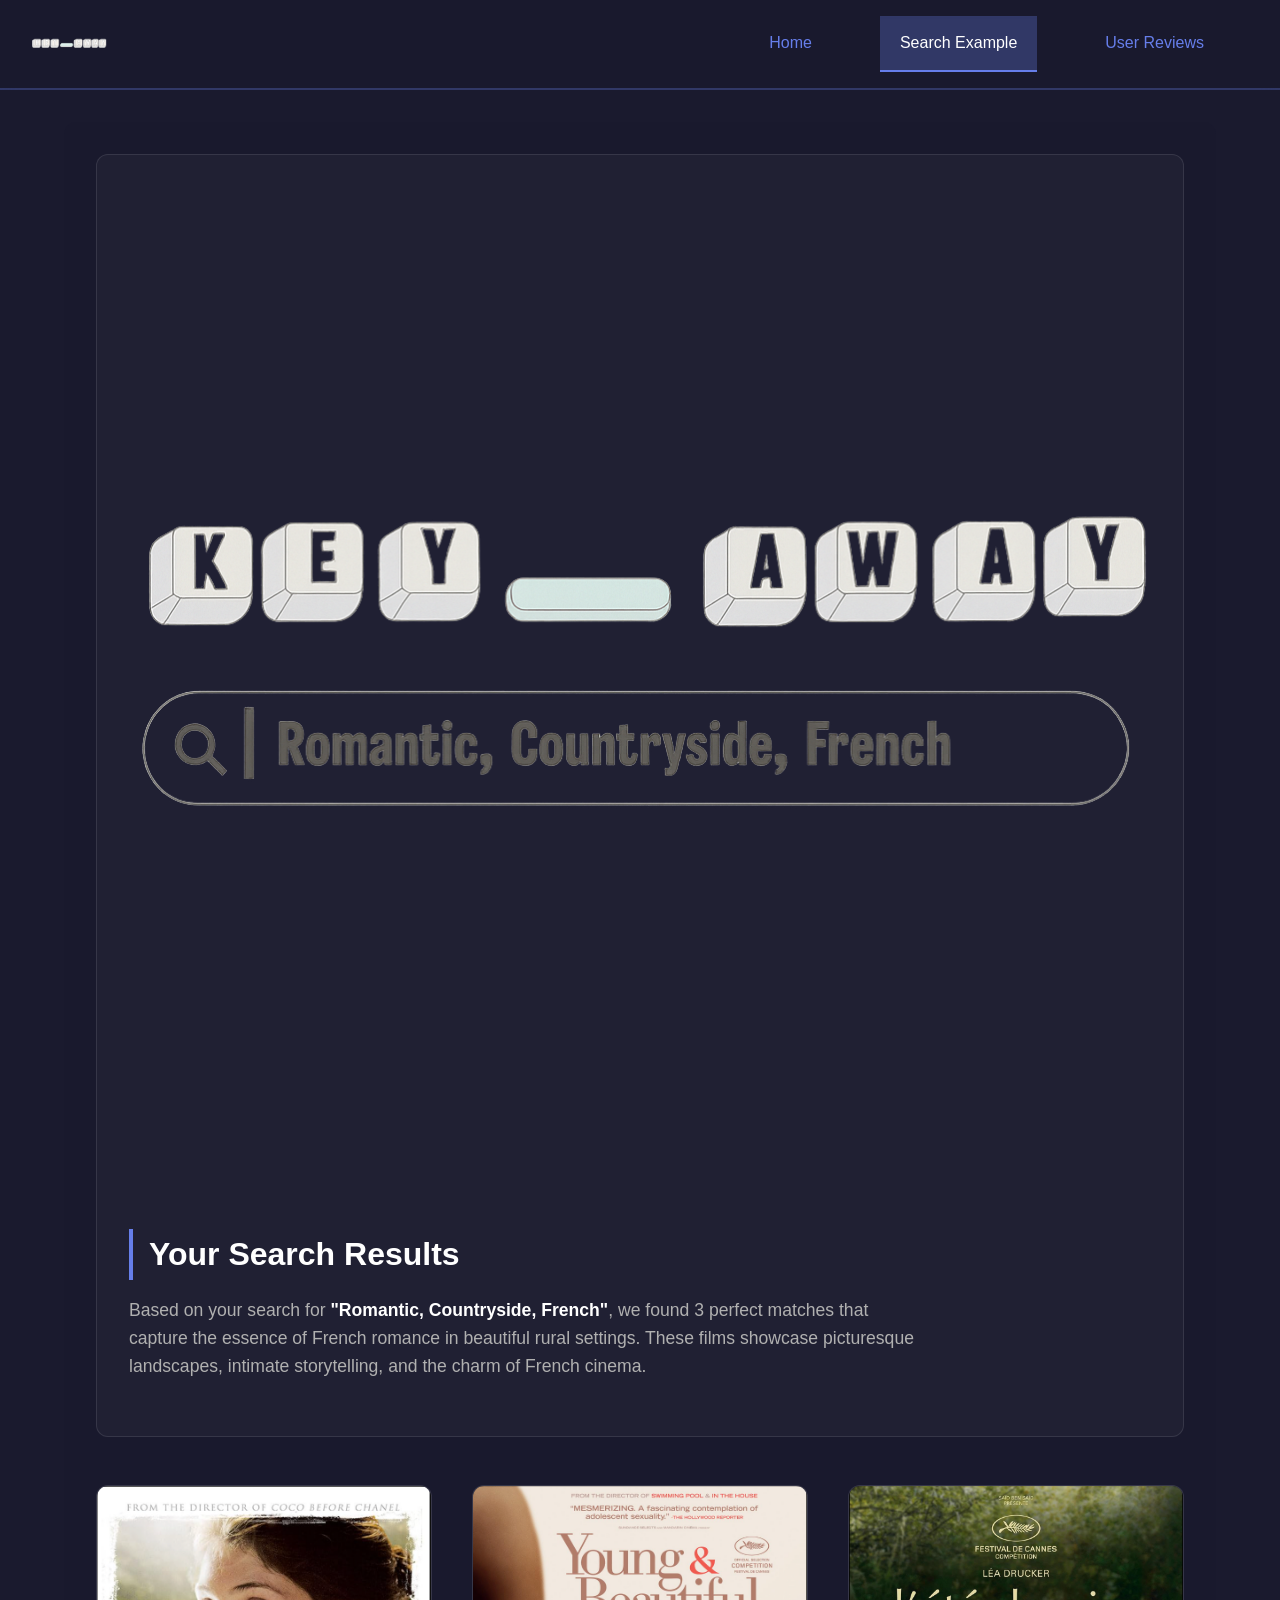
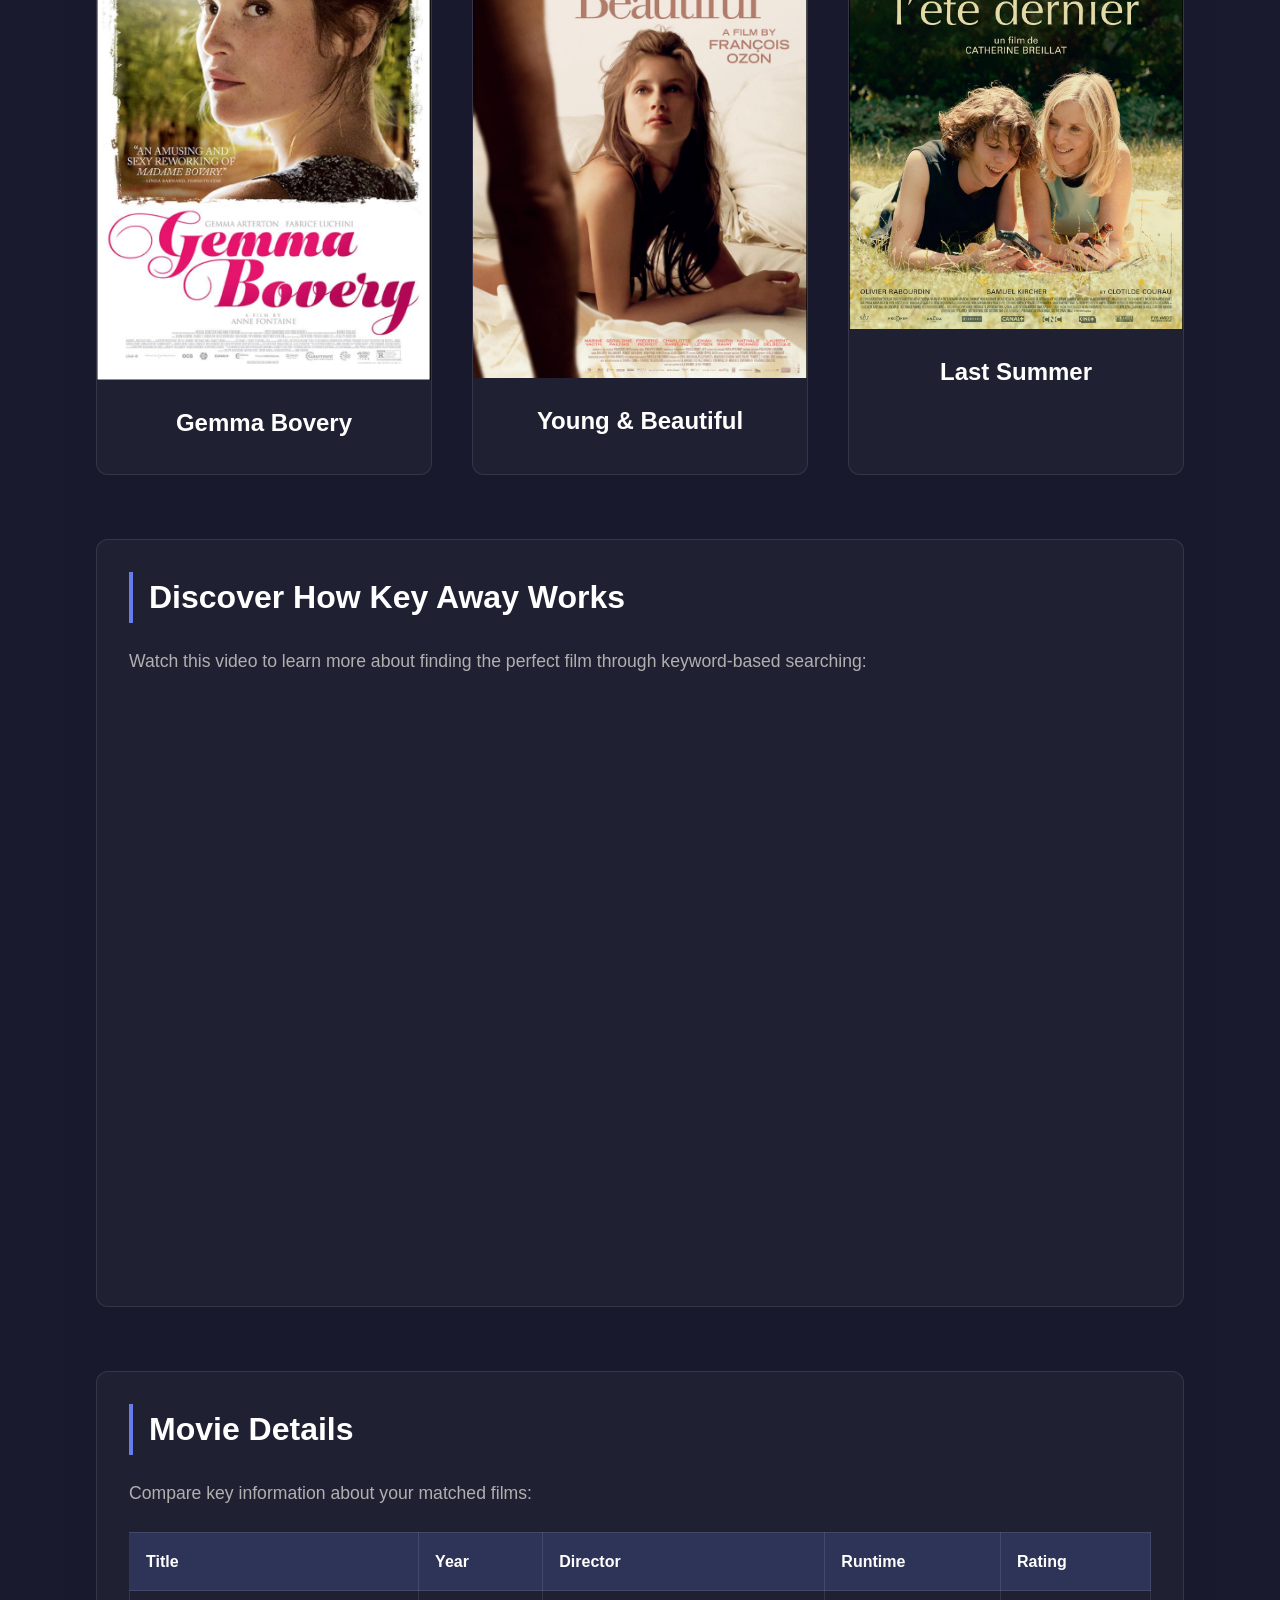
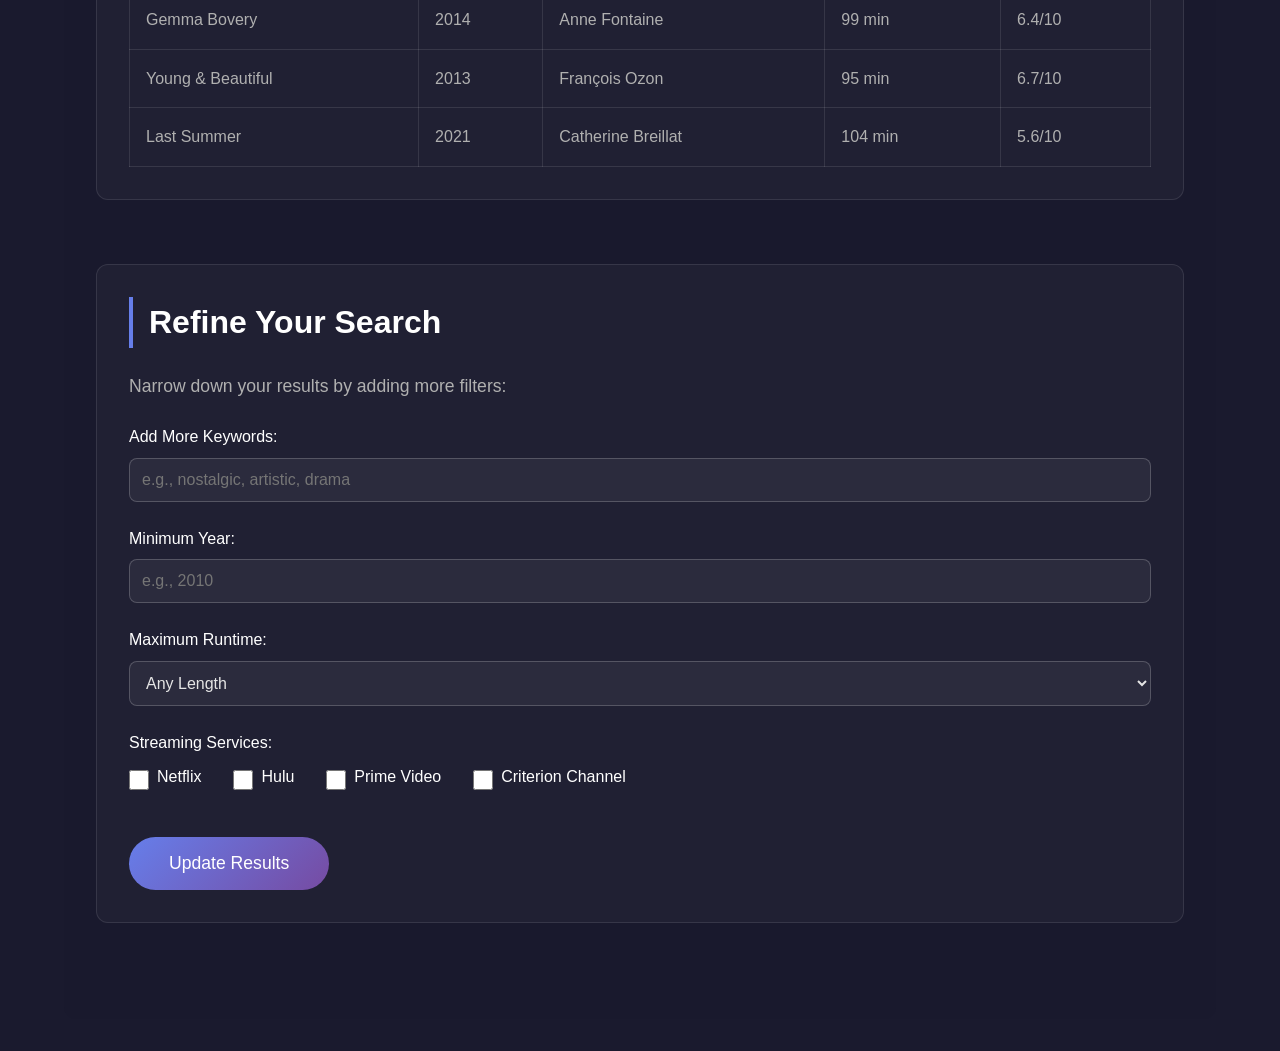
==== commit bb13a419: "Updated files" ====
--- a/product_site/example_webpage.html
+++ b/product_site/example_webpage.html
@@ -1,7 +1,7 @@
 <!DOCTYPE html>
 <!-- 
     Name: Korinne Toliver
-    Date: 12/03/2025
+    Date: 12/08/2025
     Description: Key Away search results page - displays movie recommendations based on keywords
     AI-assisted suggestion: Page layout, table structure, form design, and responsive styling
     were created with help from Claude. See separate AI documentation for details.
@@ -17,24 +17,34 @@
 
 <body>
 
-    <!-- Header with Logo -->
-    <header>
-        <img src="Images/search_logo.png" alt="Key Away search interface showing keywords: Romantic, Countryside, French" class="logo">
+    <!-- Header with Logo and Navigation -->
+    <header class="site-header">
+        <div class="header-container">
+            <div class="logo-nav">
+                <img src="Images/keyaway_logo.png" alt="Key Away Logo" class="header-logo">
+            </div>
+            <nav class="main-nav">
+                <a href="key_away.html" class="nav-link">Home</a>
+                <a href="example_webpage.html" class="nav-link active">Search Example</a>
+                <a href="review.html" class="nav-link">User Reviews</a>
+            </nav>
+        </div>
     </header>
 
-    <!-- Search Information Section -->
-    <section class="search-info">
-        <h1>Your Search Results</h1>
-        <p class="search-keywords">Keywords: Romantic, Countryside, French</p>
-        <p>
-            Based on your search for <strong>"Romantic, Countryside, French"</strong>, we found 
-            3 perfect matches that capture the essence of French romance in beautiful rural settings. 
-            These films showcase picturesque landscapes, intimate storytelling, and the charm of French cinema.
-        </p>
-    </section>
-
     <!-- Main Content -->
-    <main>
+    <main class="content-wrapper">
+
+        <!-- Search Information Section -->
+        <section class="search-info">
+            <img src="Images/search_logo.png" alt="Key Away search interface showing keywords: Romantic, Countryside, French" class="content-image">
+            <h1>Your Search Results</h1>
+            <p class="search-keywords">Keywords: Romantic, Countryside, French</p>
+            <p>
+                Based on your search for <strong>"Romantic, Countryside, French"</strong>, we found 
+                3 perfect matches that capture the essence of French romance in beautiful rural settings. 
+                These films showcase picturesque landscapes, intimate storytelling, and the charm of French cinema.
+            </p>
+        </section>
 
         <!-- Movie Results Grid -->
         <section class="results-grid">
@@ -196,13 +206,6 @@
             </form>
         </section>
 
-        <!-- Navigation Links -->
-        <nav class="nav-links">
-            <a href="key_away.html">Home</a>
-            <a href="example_webpage.html">See Search Example</a>
-            <a href="review.html">User Reviews</a>
-        </nav>
-
     </main>
 
 </body>
--- a/product_site/styles.css
+++ b/product_site/styles.css
@@ -2,11 +2,125 @@
     Name: Korinne Toliver
     Date: 12/08/2025
     Description: External stylesheet for Key Away website - provides consistent styling
-                 across all pages including layout, colors, typography, and responsive design
+                 across all pages including layout, colors, typography, and responsive design.
+                 Part II additions include: header navigation, content wrapper with box model,
+                 floating images, and enhanced responsive media queries.
     AI-assisted suggestion: Page layout structure, grid systems, form styling, card designs,
-                           hero header with overlay, and responsive breakpoints were created
-                           with help from Claude. See separate AI documentation for details.
+                           hero header with overlay, responsive breakpoints, and navigation
+                           system were created with help from Claude. 
+                           See separate AI documentation for details.
 */
+
+/* ===== CSS Reset ===== */
+* {
+    margin: 0;
+    padding: 0;
+    box-sizing: border-box;
+}
+
+/* ===== PART II: HEADER SECTION ===== */
+/* Site header with navigation - appears on all pages */
+.site-header {
+    overflow: hidden; /* Clips content and handles overflow */
+    background-color: rgba(26, 26, 46, 0.95);
+    padding: 1rem 2rem;
+    position: sticky;
+    top: 0;
+    z-index: 100;
+    border-bottom: 2px solid rgba(102, 126, 234, 0.3);
+    backdrop-filter: blur(10px);
+}
+
+.header-container {
+    max-width: 1400px;
+    margin: 0 auto;
+    display: flex;
+    justify-content: space-between;
+    align-items: center;
+}
+
+/* Logo in header */
+.header-logo {
+    height: 50px;
+    width: auto;
+    float: left; /* Float left */
+}
+
+/* Main navigation */
+.main-nav {
+    float: right; /* Float right */
+}
+
+.nav-link {
+    float: left; /* Navigation links float left */
+    display: block;
+    color: #667eea;
+    text-align: center;
+    padding: 14px 20px;
+    text-decoration: none;
+    font-size: 1rem;
+    font-weight: 500;
+    transition: all 0.3s ease;
+    border-bottom: 2px solid transparent;
+}
+
+/* Mouse hover effect for navigation */
+.nav-link:hover {
+    color: #ffffff;
+    background-color: rgba(102, 126, 234, 0.2);
+    border-bottom-color: #764ba2;
+    transform: translateY(-2px);
+}
+
+/* Active/current page link styling */
+.nav-link.active {
+    color: #ffffff;
+    background-color: rgba(102, 126, 234, 0.3);
+    border-bottom-color: #667eea;
+}
+
+/* On click effect */
+.nav-link:active {
+    transform: translateY(0);
+    background-color: rgba(118, 75, 162, 0.4);
+}
+
+/* ===== PART II: MAIN CONTENT WRAPPER ===== */
+/* Content box using CSS box model - contains all body elements */
+.content-wrapper {
+    float: none; /* Center alignment */
+    width: 90%; /* Takes up 90% of available space */
+    max-width: 1400px;
+    margin: 2rem auto; /* Centers the content box */
+    padding: 2rem; /* Padding inside content box */
+    background-color: rgba(26, 26, 46, 0.6); /* Solid background for visibility */
+    border-radius: 12px;
+}
+
+/* ===== PART II: IMAGE FLOATING & MARGINS ===== */
+/* All content images float and have margins so text doesn't touch */
+.content-image {
+    float: left; /* Float left */
+    margin: 0 20px 20px 0; /* Margin so text doesn't rest against image */
+    max-width: 100%;
+    height: auto;
+    border-radius: 8px;
+}
+
+/* Alternative: images that float right */
+.content-image-right {
+    float: right;
+    margin: 0 0 20px 20px;
+    max-width: 100%;
+    height: auto;
+    border-radius: 8px;
+}
+
+/* All images scale to fit but never larger than original */
+img {
+    max-width: 100%;
+    height: auto;
+}
 
 /* ===== Moving background animation (for key_away.html only) ===== */
 .moving-bg {
@@ -190,37 +304,19 @@
     padding: 0;
 }
 
-/* ===== CSS Reset ===== */
-* {
-    margin: 0;
-    padding: 0;
-    box-sizing: border-box;
-}
-
 /* ===== Basic page styling ===== */
 body {
     font-family: -apple-system, BlinkMacSystemFont, 'Segoe UI', Arial, sans-serif;
     background-color: #1a1a2e;
     color: #e5e5e5;
     line-height: 1.6;
-    padding: 2rem;
-}
-
-/* ===== Header Section ===== */
-header {
+    padding: 0; /* Remove padding since header is now fixed */
+}
+
+/* ===== Main Content ===== */
+main {
     max-width: 1400px;
-    margin: 0 auto 4rem;
-    text-align: center;
-    padding: 2rem 2rem 0;
-}
-
-.logo {
-    max-width: 700px;
-    width: 100%;
-    height: auto;
     margin: 0 auto;
-    display: block;
-    filter: drop-shadow(0 5px 20px rgba(0, 0, 0, 0.3));
 }
 
 /* ===== Search Info Section ===== */
@@ -239,6 +335,7 @@
     margin-bottom: 1rem;
     border-left: 4px solid #667eea;
     padding-left: 1rem;
+    clear: both; /* Clear floats */
 }
 
 .search-keywords {
@@ -249,16 +346,10 @@
     display: none;
 }
 
-/* ===== Main Content ===== */
-main {
-    max-width: 1400px;
-    margin: 0 auto;
-}
-
 /* ===== Movie Results Grid ===== */
 .results-grid {
     display: grid;
-    grid-template-columns: repeat(auto-fit, minmin(280px, 1fr));
+    grid-template-columns: repeat(auto-fit, minmax(280px, 1fr)); /* FIXED: was minmin */
     gap: 2.5rem;
     margin-bottom: 4rem;
 }
@@ -445,7 +536,7 @@
     box-shadow: 0 10px 30px rgba(102, 126, 234, 0.4);
 }
 
-/* ===== Navigation Links ===== */
+/* ===== Navigation Links (bottom of page) ===== */
 .nav-links {
     text-align: center;
     margin: 3rem 0;
@@ -515,7 +606,6 @@
 }
 
 /* ===== Hero Header with Background Image ===== */
-/* AI-assisted suggestion: Hero section design with overlay effect */
 .hero-header {
     background-image: url('Images/customer_reviews_bg.jpg');
     background-size: cover;
@@ -552,6 +642,15 @@
     max-width: 400px;
 }
 
+.logo {
+    max-width: 700px;
+    width: 100%;
+    height: auto;
+    margin: 0 auto;
+    display: block;
+    filter: drop-shadow(0 5px 20px rgba(0, 0, 0, 0.3));
+}
+
 .subtitle {
     font-size: 1.3rem;
     color: #e5e5e5;
@@ -560,7 +659,6 @@
 }
 
 /* ===== Stats Section ===== */
-/* AI-assisted suggestion: Statistics grid layout */
 .stats-section {
     display: grid;
     grid-template-columns: repeat(auto-fit, minmax(200px, 1fr));
@@ -591,7 +689,6 @@
 }
 
 /* ===== Reviews Grid ===== */
-/* AI-assisted suggestion: Responsive grid for review cards */
 .reviews-grid {
     display: grid;
     grid-template-columns: repeat(auto-fit, minmax(350px, 1fr));
@@ -599,8 +696,7 @@
     margin-bottom: 3rem;
 }
 
-/* ===== Individual Review Card ===== */
-/* AI-assisted suggestion: Card design with hover effects */
+/* ===== Individual Review Card  ===== */
 .review-card {
     background: rgba(255, 255, 255, 0.03);
     border-radius: 12px;
@@ -716,10 +812,47 @@
     border: 1px solid #22c55e;
 }
 
-/* ===== Responsive Design ===== */
+/* ===== PART II: RESPONSIVE WEB DESIGN ===== */
+/* Media query for screens 600px or less */
+@media (max-width: 600px) {
+    /* Header links: don't float, display as block, text aligned left */
+    .nav-link {
+        float: none;
+        display: block;
+        text-align: left;
+        width: 100%;
+    }
+    
+    .main-nav {
+        float: none;
+        width: 100%;
+    }
+    
+    /* Main content: 100% width, larger font */
+    .content-wrapper {
+        width: 100%;
+        font-size: 1.15rem;
+    }
+    
+    /* Header adjustments for mobile */
+    .site-header {
+        padding: 1rem;
+    }
+    
+    .header-container {
+        flex-direction: column;
+    }
+    
+    .header-logo {
+        float: none;
+        margin-bottom: 1rem;
+    }
+}
+
+/* Additional responsive breakpoints */
 @media (max-width: 768px) {
     body {
-        padding: 1rem;
+        padding: 0;
     }
 
     .results-grid {
@@ -773,6 +906,10 @@
     }
 
     main {
-        padding: 3rem 1.5rem;
+        padding: 1rem;
+    }
+    
+    .content-wrapper {
+        padding: 1rem;
     }
 }
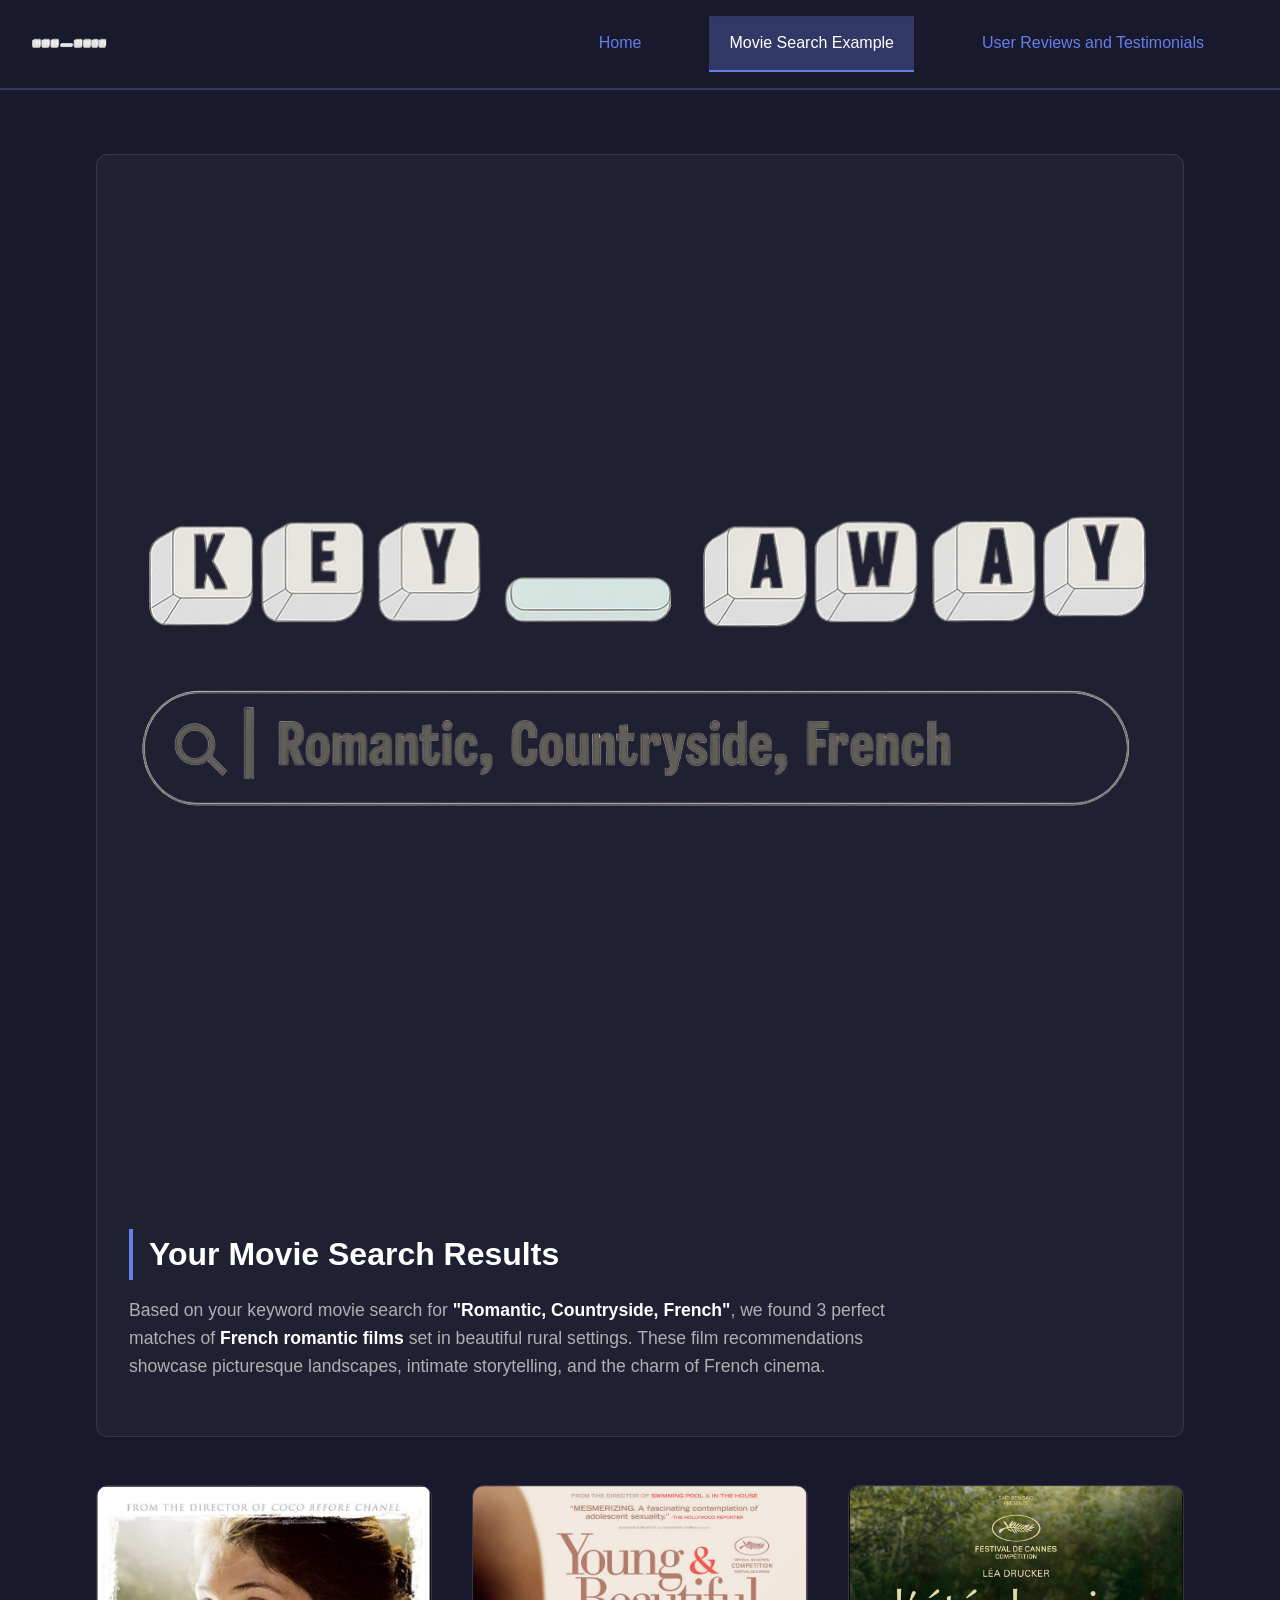
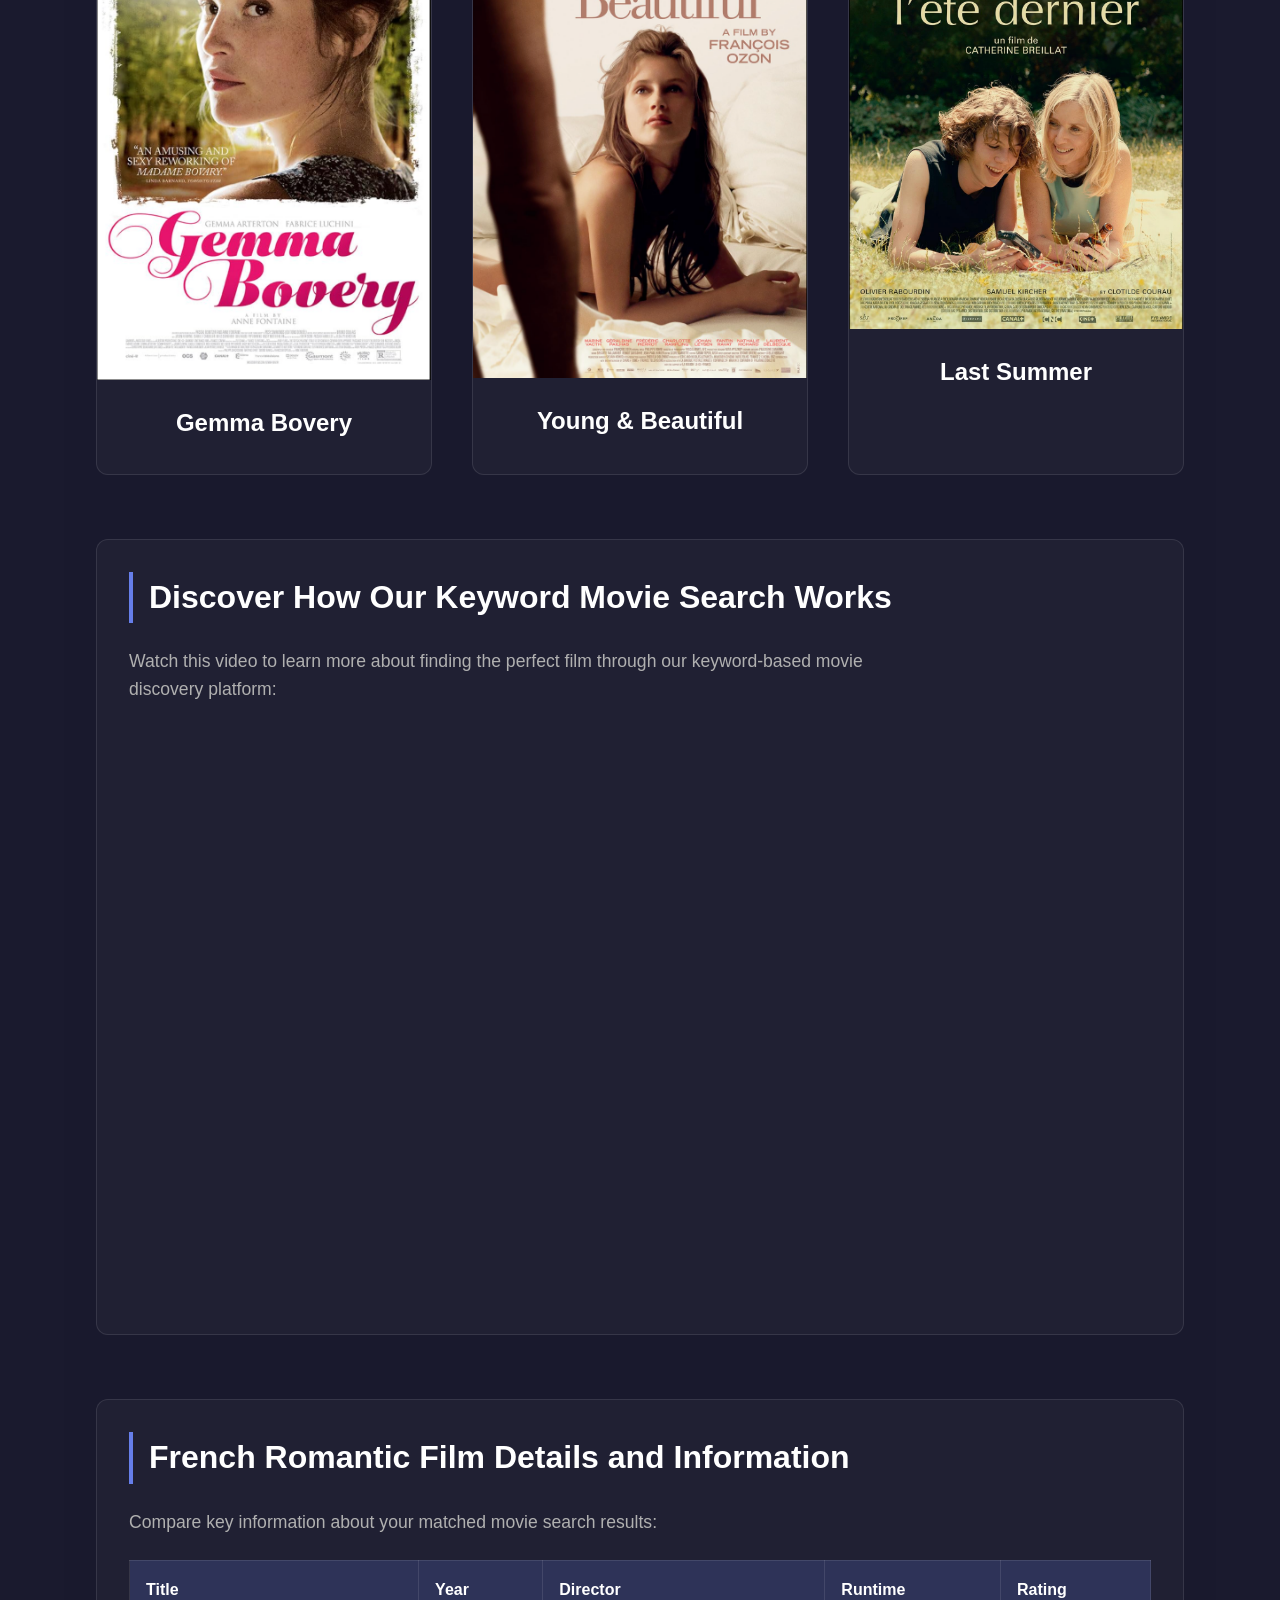
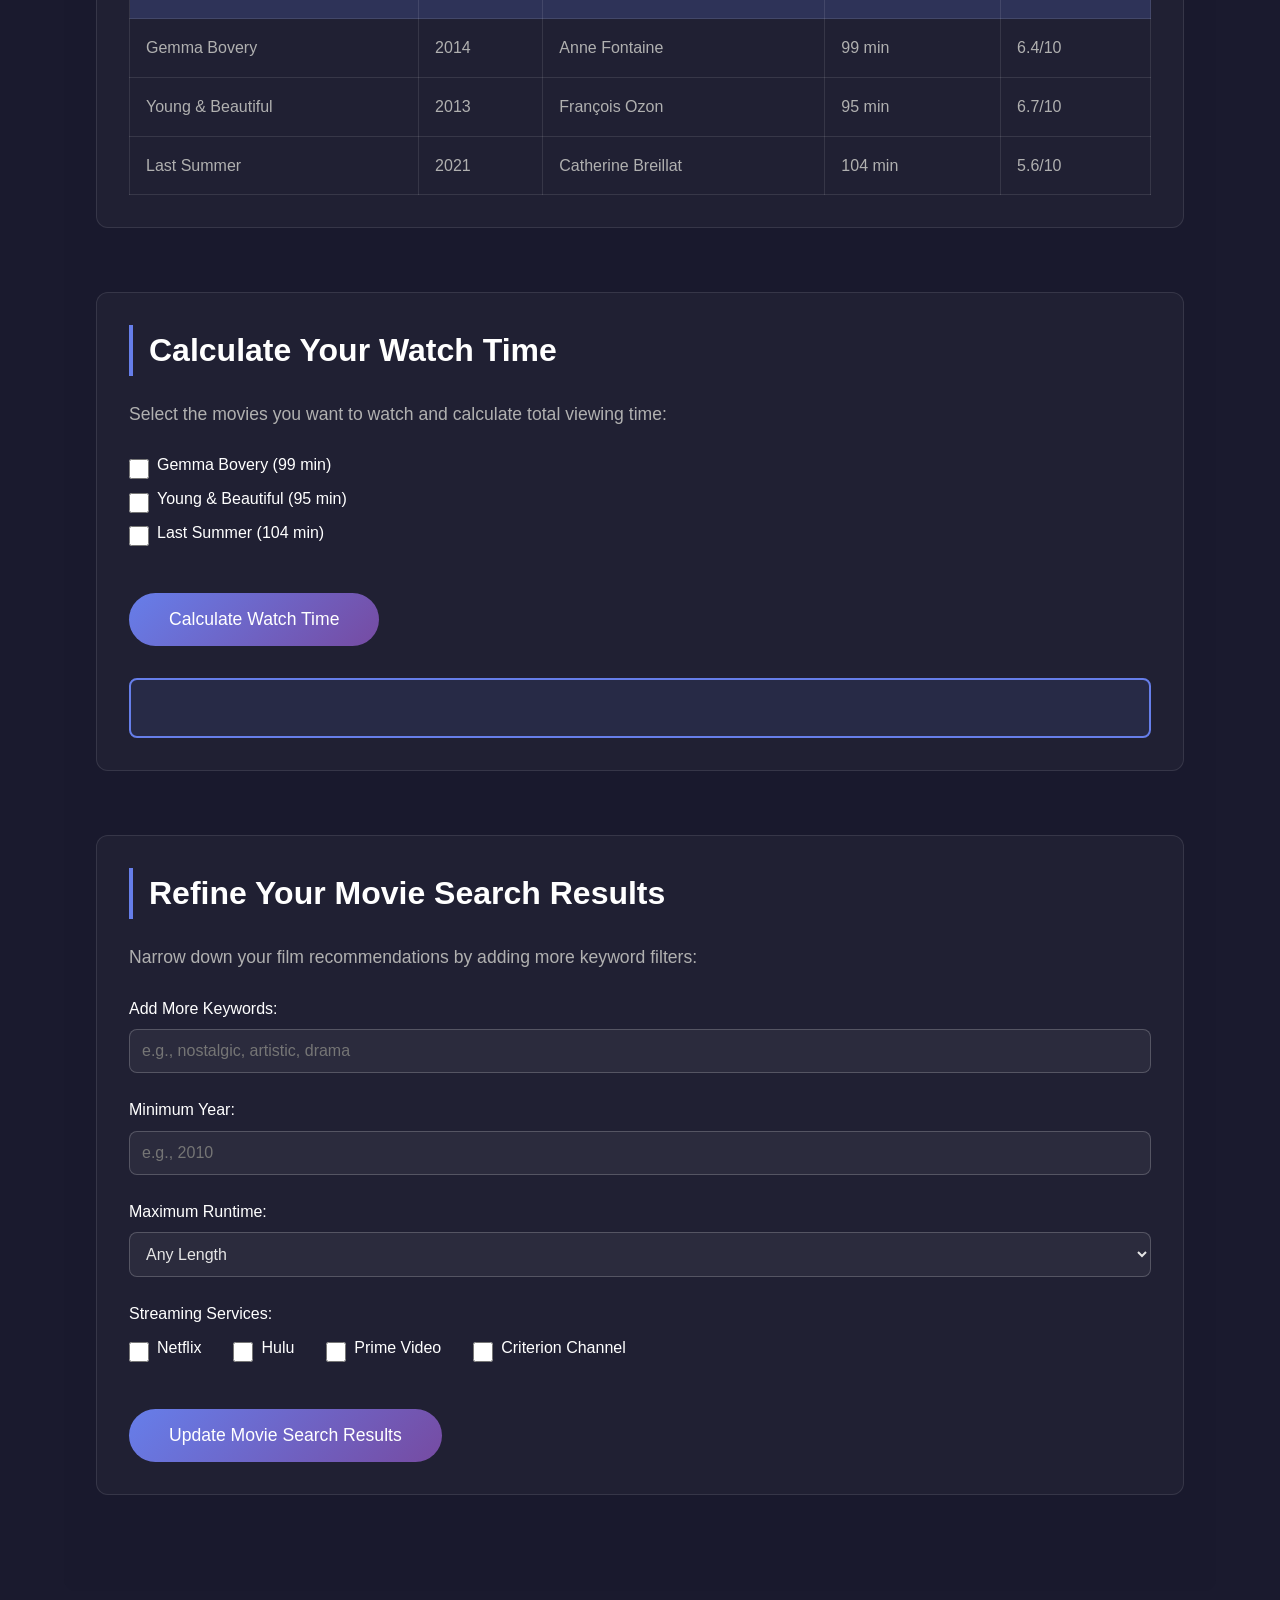
==== commit 023025e0: "updated css file added new  document" ====
--- a/product_site/example_webpage.html
+++ b/product_site/example_webpage.html
@@ -1,7 +1,7 @@
 <!DOCTYPE html>
 <!-- 
     Name: Korinne Toliver
-    Date: 12/08/2025
+    Date: 12/14/2025
     Description: Key Away search results page - displays movie recommendations based on keywords
     AI-assisted suggestion: Page layout, table structure, form design, and responsive styling
     were created with help from Claude. See separate AI documentation for details.
@@ -11,8 +11,41 @@
 <head>
     <meta charset="UTF-8">
     <meta name="viewport" content="width=device-width, initial-scale=1.0">
-    <title>Search Results – Key Away</title>
+    
+    <!-- SEO: Page Title with Keywords -->
+    <title>Movie Search Results - French Romantic Films | Key Away Keyword Search Example</title>
+    
+    <!-- SEO: Meta Description -->
+    <meta name="description" content="See how Key Away's keyword movie search works. View movie search results for French romantic countryside films including Gemma Bovery, Young & Beautiful, and Last Summer.">
+    
+    <!-- SEO: Keywords Meta Tag -->
+    <meta name="keywords" content="movie search results, French romantic films, countryside movies, keyword search example, film recommendations, movie finder">
+    
+    <!-- SEO: Open Graph Tags -->
+    <meta property="og:title" content="Keyword Movie Search Example - Key Away">
+    <meta property="og:description" content="See real results from our keyword-based movie search. Find French romantic films instantly.">
+    <meta property="og:image" content="https://korinnetoliver.rhody.dev/csc271_projects/product_site/Images/search_logo.png">
+    <meta property="og:url" content="https://korinnetoliver.rhody.dev/csc271_projects/product_site/example_webpage.html">
+    <meta property="og:type" content="website">
+    
+    <!-- SEO: Twitter Card Tags -->
+    <meta name="twitter:card" content="summary_large_image">
+    <meta name="twitter:title" content="Movie Search Example - Key Away">
+    <meta name="twitter:description" content="French romantic film recommendations from keyword search">
+    <meta name="twitter:image" content="https://korinnetoliver.rhody.dev/csc271_projects/product_site/Images/search_logo.png">
+    
+    <!-- Link to external stylesheet -->
     <link rel="stylesheet" href="styles.css">
+    
+    <!-- Google Analytics -->
+    <script async src="https://www.googletagmanager.com/gtag/js?id=G-D9X19G6KZB"></script>
+    <script>
+      window.dataLayer = window.dataLayer || [];
+      function gtag(){dataLayer.push(arguments);}
+      gtag('js', new Date());
+      gtag('config', 'G-D9X19G6KZB');
+    </script>
+    
 </head>
 
 <body>
@@ -21,12 +54,12 @@
     <header class="site-header">
         <div class="header-container">
             <div class="logo-nav">
-                <img src="Images/keyaway_logo.png" alt="Key Away Logo" class="header-logo">
+                <img src="Images/keyaway_logo.png" alt="Key Away movie finder logo" class="header-logo">
             </div>
             <nav class="main-nav">
                 <a href="key_away.html" class="nav-link">Home</a>
-                <a href="example_webpage.html" class="nav-link active">Search Example</a>
-                <a href="review.html" class="nav-link">User Reviews</a>
+                <a href="example_webpage.html" class="nav-link active">Movie Search Example</a>
+                <a href="review.html" class="nav-link">User Reviews and Testimonials</a>
             </nav>
         </div>
     </header>
@@ -36,13 +69,13 @@
 
         <!-- Search Information Section -->
         <section class="search-info">
-            <img src="Images/search_logo.png" alt="Key Away search interface showing keywords: Romantic, Countryside, French" class="content-image">
-            <h1>Your Search Results</h1>
+            <img src="Images/search_logo.png" alt="Key Away keyword search interface showing romantic French countryside film search" class="content-image">
+            <h1>Your Movie Search Results</h1>
             <p class="search-keywords">Keywords: Romantic, Countryside, French</p>
             <p>
-                Based on your search for <strong>"Romantic, Countryside, French"</strong>, we found 
-                3 perfect matches that capture the essence of French romance in beautiful rural settings. 
-                These films showcase picturesque landscapes, intimate storytelling, and the charm of French cinema.
+                Based on your keyword movie search for <strong>"Romantic, Countryside, French"</strong>, we found 
+                3 perfect matches of <strong>French romantic films</strong> set in beautiful rural settings. 
+                These film recommendations showcase picturesque landscapes, intimate storytelling, and the charm of French cinema.
             </p>
         </section>
 
@@ -51,7 +84,7 @@
             
             <!-- Movie 1: Gemma Bovery -->
             <article class="movie-card">
-                <img src="Images/gemma.png" alt="Gemma Bovery movie poster featuring Gemma Arterton" class="movie-poster">
+                <img src="Images/gemma.png" alt="Gemma Bovery French romantic film poster featuring Gemma Arterton" class="movie-poster">
                 <div class="movie-info">
                     <h3 class="movie-title">Gemma Bovery</h3>
                 </div>
@@ -59,7 +92,7 @@
 
             <!-- Movie 2: Young & Beautiful -->
             <article class="movie-card">
-                <img src="Images/Y&B.png" alt="Young and Beautiful movie poster" class="movie-poster">
+                <img src="Images/Y&B.png" alt="Young and Beautiful French romantic drama film poster" class="movie-poster">
                 <div class="movie-info">
                     <h3 class="movie-title">Young & Beautiful</h3>
                 </div>
@@ -67,7 +100,7 @@
 
             <!-- Movie 3: Last Summer -->
             <article class="movie-card">
-                <img src="Images/lastsummer.png" alt="Last Summer movie poster" class="movie-poster">
+                <img src="Images/lastsummer.png" alt="Last Summer French romantic countryside film poster" class="movie-poster">
                 <div class="movie-info">
                     <h3 class="movie-title">Last Summer</h3>
                 </div>
@@ -77,14 +110,14 @@
 
         <!-- Video Section: How Key Away Works -->
         <section class="video-section">
-            <h2>Discover How Key Away Works</h2>
-            <p>Watch this video to learn more about finding the perfect film through keyword-based searching:</p>
+            <h2>Discover How Our Keyword Movie Search Works</h2>
+            <p>Watch this video to learn more about finding the perfect film through our keyword-based movie discovery platform:</p>
             <div class="video-container">
                 <iframe 
                     width="560" 
                     height="315" 
                     src="https://www.youtube.com/embed/KDRypdlTWj8?si=By7k_70j5giMJhSL" 
-                    title="YouTube video player" 
+                    title="Key Away keyword movie search tutorial video" 
                     frameborder="0" 
                     allow="accelerometer; autoplay; clipboard-write; encrypted-media; gyroscope; picture-in-picture; web-share" 
                     referrerpolicy="strict-origin-when-cross-origin" 
@@ -95,8 +128,8 @@
 
         <!-- Table Section: Movie Details -->
         <section class="table-section">
-            <h2>Movie Details</h2>
-            <p>Compare key information about your matched films:</p>
+            <h2>French Romantic Film Details and Information</h2>
+            <p>Compare key information about your matched movie search results:</p>
             
             <table>
                 <thead>
@@ -134,10 +167,39 @@
             </table>
         </section>
 
+        <!-- Watch Time Calculator Section -->
+        <section class="calculator-section">
+            <h2>Calculate Your Watch Time</h2>
+            <p>Select the movies you want to watch and calculate total viewing time:</p>
+            
+            <div class="movie-checkboxes">
+                <div class="checkbox-item">
+                    <input type="checkbox" id="movie1-check" class="movie-checkbox">
+                    <label for="movie1-check">Gemma Bovery (99 min)</label>
+                </div>
+                
+                <div class="checkbox-item">
+                    <input type="checkbox" id="movie2-check" class="movie-checkbox">
+                    <label for="movie2-check">Young & Beautiful (95 min)</label>
+                </div>
+                
+                <div class="checkbox-item">
+                    <input type="checkbox" id="movie3-check" class="movie-checkbox">
+                    <label for="movie3-check">Last Summer (104 min)</label>
+                </div>
+            </div>
+            
+            <button id="calc-watch-time" class="submit-btn">Calculate Watch Time</button>
+            
+            <div id="watch-time-result" class="result-display">
+                <!-- Results will appear here -->
+            </div>
+        </section>
+
         <!-- Form Section: Refine Your Search -->
         <section class="form-section">
-            <h2>Refine Your Search</h2>
-            <p>Narrow down your results by adding more filters:</p>
+            <h2>Refine Your Movie Search Results</h2>
+            <p>Narrow down your film recommendations by adding more keyword filters:</p>
 
             <form>
                 <!-- Text input with validation -->
@@ -150,6 +212,7 @@
                         placeholder="e.g., nostalgic, artistic, drama"
                         required
                         minlength="3"
+                        aria-label="Add movie keywords"
                     >
                 </div>
 
@@ -164,13 +227,14 @@
                         min="1900"
                         max="2025"
                         required
+                        aria-label="Minimum movie year"
                     >
                 </div>
 
                 <!-- Dropdown selection -->
                 <div class="form-group">
                     <label for="runtime">Maximum Runtime:</label>
-                    <select id="runtime" name="runtime">
+                    <select id="runtime" name="runtime" aria-label="Select maximum runtime">
                         <option value="">Any Length</option>
                         <option value="90">Under 90 minutes</option>
                         <option value="120">Under 2 hours</option>
@@ -202,12 +266,15 @@
                     </div>
                 </div>
 
-                <button type="submit" class="submit-btn">Update Results</button>
+                <button type="submit" class="submit-btn">Update Movie Search Results</button>
             </form>
         </section>
 
     </main>
 
+    <!-- External JavaScript File -->
+    <script src="keyaway_script.js"></script>
+
 </body>
 
 </html>
--- a/product_site/styles.css
+++ b/product_site/styles.css
@@ -814,7 +814,7 @@
 
 /* ===== PART II: RESPONSIVE WEB DESIGN ===== */
 /* Media query for screens 600px or less */
-@media (max-width: 600px) {
+@media (max-width: 400px) {
     /* Header links: don't float, display as block, text aligned left */
     .nav-link {
         float: none;
@@ -912,4 +912,34 @@
     .content-wrapper {
         padding: 1rem;
     }
+}
+/* Watch Time Calculator Section */
+.calculator-section {
+    background: rgba(255, 255, 255, 0.03);
+    padding: 2rem;
+    border-radius: 12px;
+    border: 1px solid rgba(255, 255, 255, 0.1);
+    margin: 3rem 0;
+}
+
+.movie-checkboxes {
+    margin: 1.5rem 0;
+}
+
+.result-display {
+    margin-top: 2rem;
+    padding: 1.5rem;
+    background: rgba(102, 126, 234, 0.1);
+    border-radius: 8px;
+    border: 2px solid #667eea;
+    font-size: 1.2rem;
+    color: #ffffff;
+    min-height: 60px;
+    display: flex;
+    align-items: center;
+    justify-content: center;
+}
+
+.result-display:empty {
+    display: none;
 }
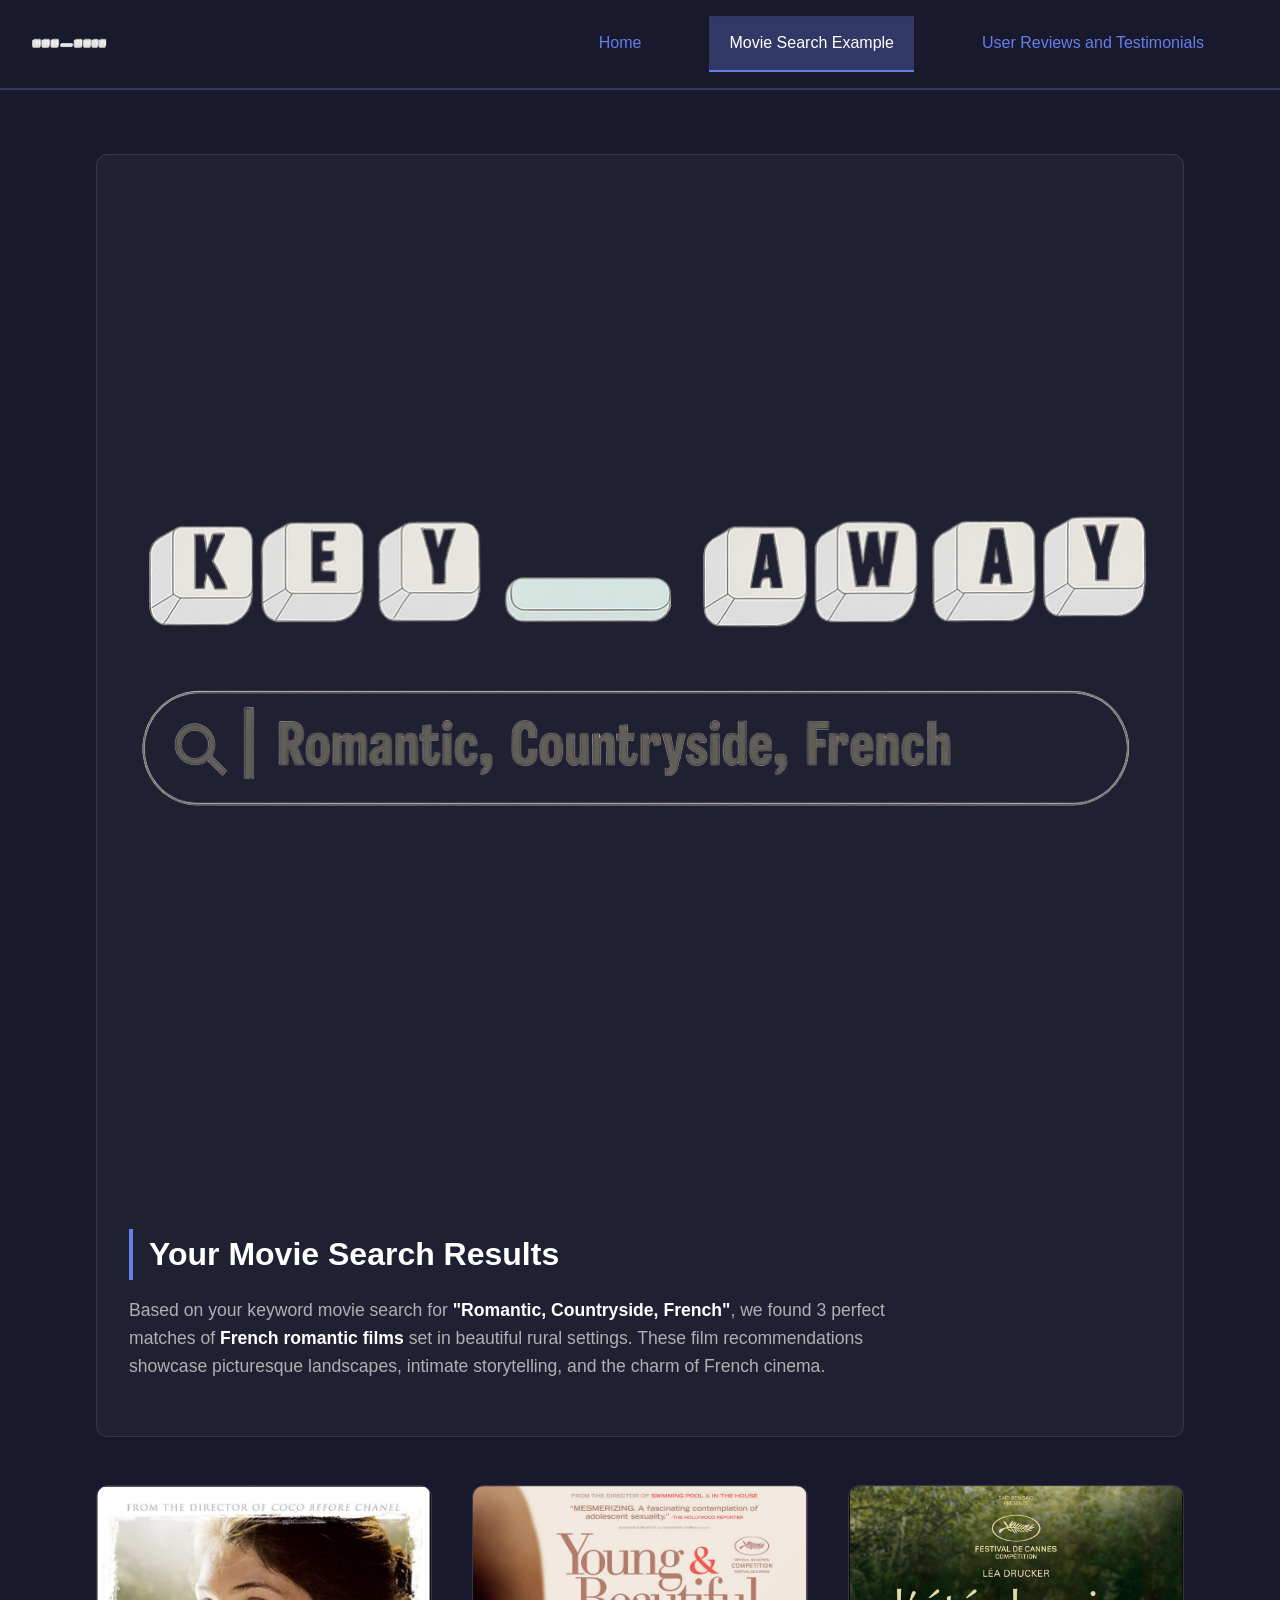
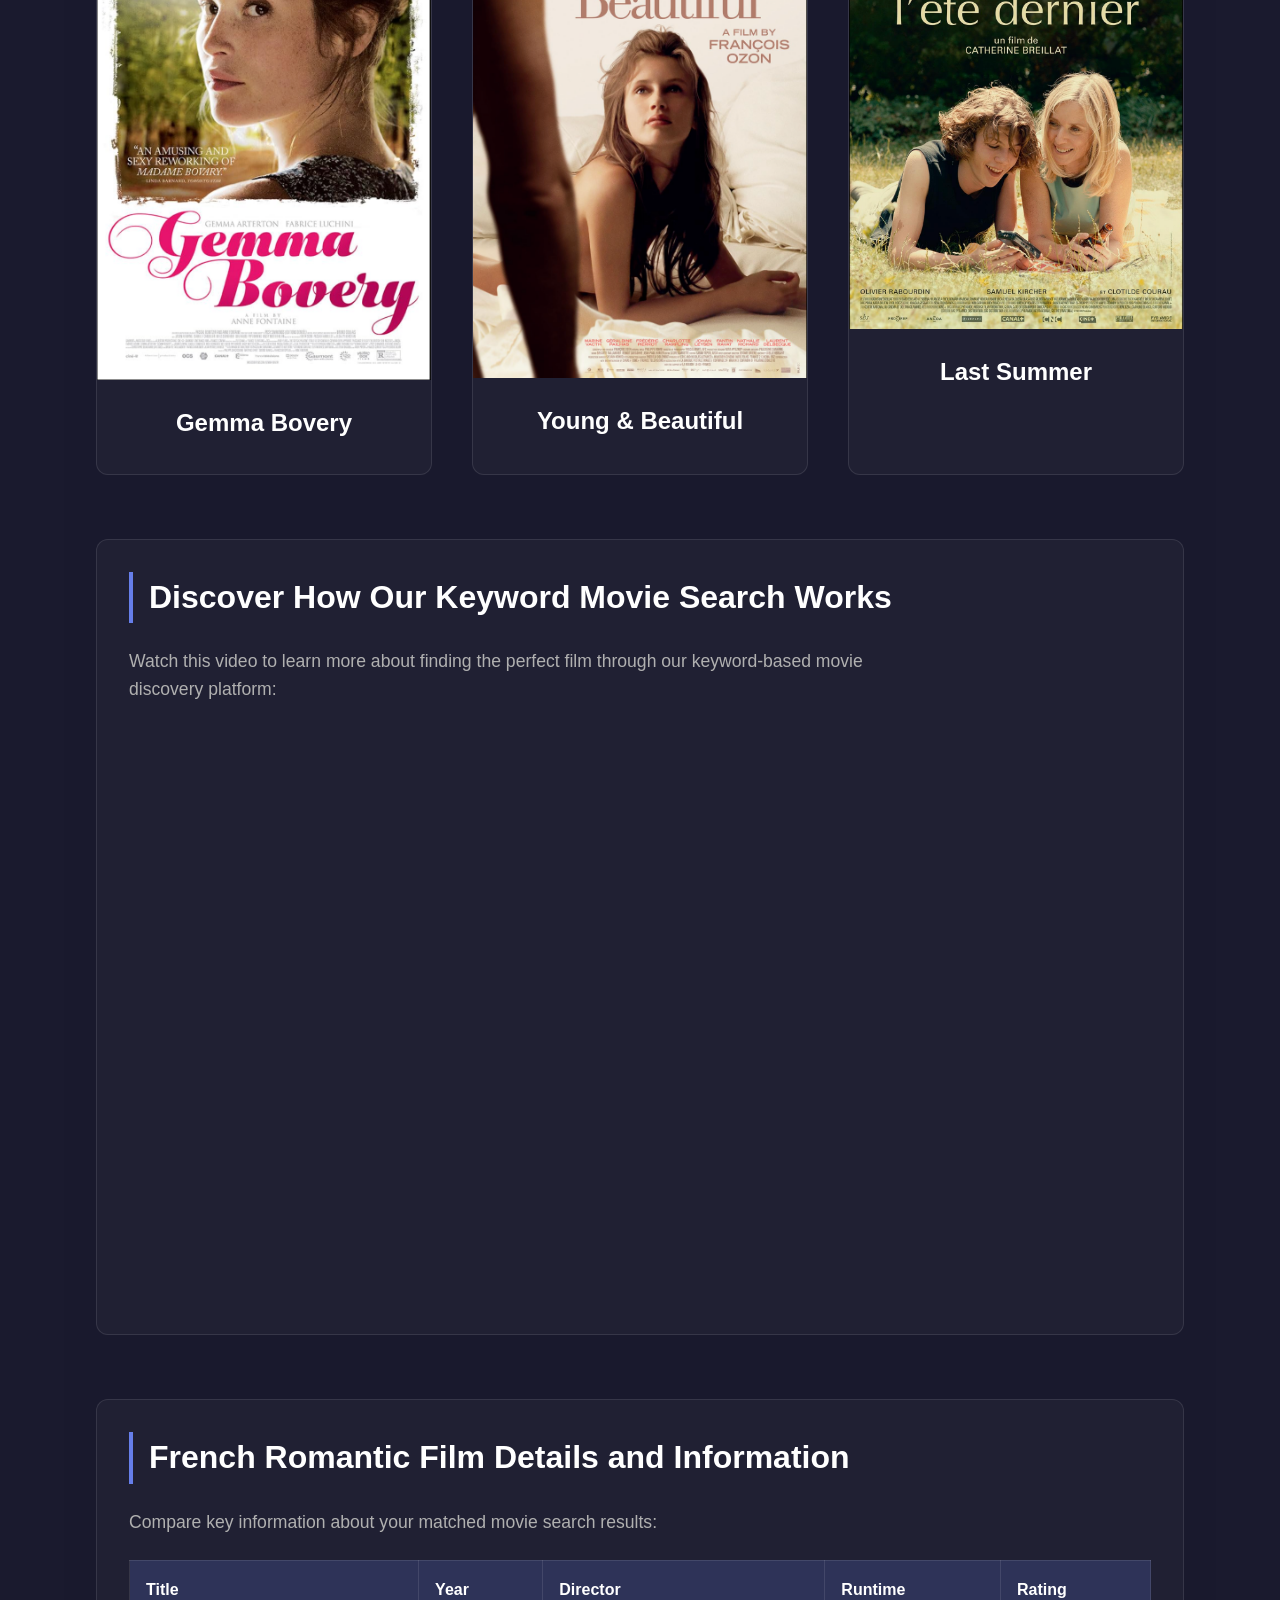
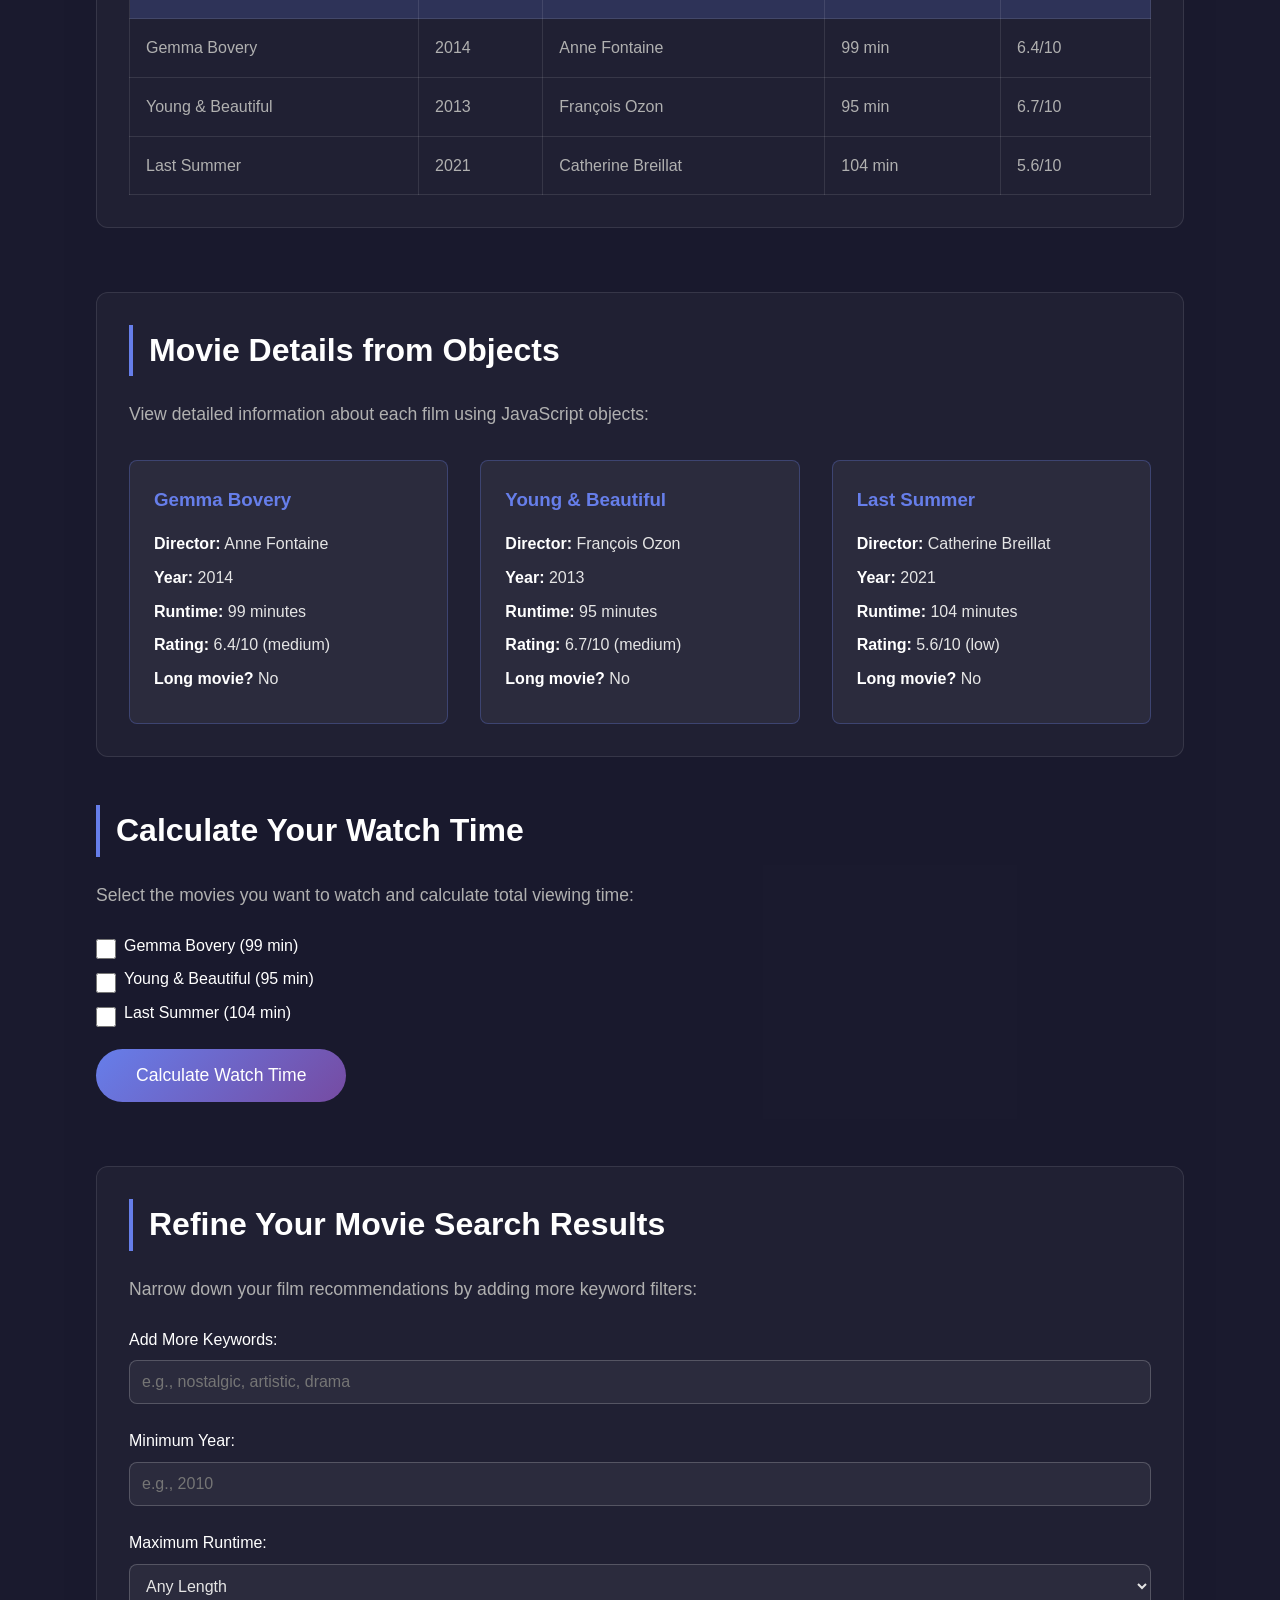
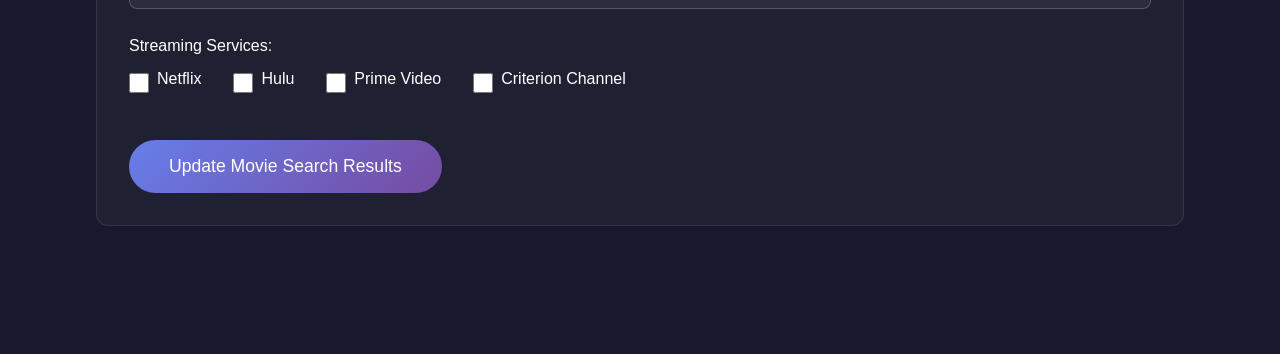
==== commit e2c3a357: "new documentation/updated css and java fiel" ====
--- a/product_site/example_webpage.html
+++ b/product_site/example_webpage.html
@@ -107,6 +107,11 @@
             </article>
 
         </section>
+
+        <!-- Movie Selection Message -->
+        <div id="selection-message" class="selection-message" style="display: none;">
+            <!-- Selection will appear here -->
+        </div>
 
         <!-- Video Section: How Key Away Works -->
         <section class="video-section">
@@ -167,6 +172,16 @@
             </table>
         </section>
 
+        <!-- Movie Objects Display Section -->
+        <section class="movie-objects-section">
+            <h2>Movie Details from Objects</h2>
+            <p>View detailed information about each film using JavaScript objects:</p>
+            
+            <div id="movie-info-display">
+                <!-- Movie object information will be inserted here by JavaScript -->
+            </div>
+        </section>
+
         <!-- Watch Time Calculator Section -->
         <section class="calculator-section">
             <h2>Calculate Your Watch Time</h2>
@@ -214,6 +229,7 @@
                         minlength="3"
                         aria-label="Add movie keywords"
                     >
+                    <div id="keywords-help" class="input-help" style="display: none;"></div>
                 </div>
 
                 <!-- Number input with validation -->
@@ -266,6 +282,9 @@
                     </div>
                 </div>
 
+                <!-- Form Success Message -->
+                <div id="form-success" style="display: none;"></div>
+
                 <button type="submit" class="submit-btn">Update Movie Search Results</button>
             </form>
         </section>
--- a/product_site/styles.css
+++ b/product_site/styles.css
@@ -8,7 +8,7 @@
     AI-assisted suggestion: Page layout structure, grid systems, form styling, card designs,
                            hero header with overlay, responsive breakpoints, and navigation
                            system were created with help from Claude. 
-                           See separate AI documentation for details.
+                           
 */
 
 /* ===== CSS Reset ===== */
@@ -913,33 +913,77 @@
         padding: 1rem;
     }
 }
-/* Watch Time Calculator Section */
-.calculator-section {
-    background: rgba(255, 255, 255, 0.03);
-    padding: 2rem;
-    border-radius: 12px;
-    border: 1px solid rgba(255, 255, 255, 0.1);
-    margin: 3rem 0;
-}
-
-.movie-checkboxes {
-    margin: 1.5rem 0;
-}
-
-.result-display {
-    margin-top: 2rem;
+/* ===== EVENT HANDLING STYLES ===== */
+
+/* Movie selection message */
+.selection-message {
+    background: rgba(102, 126, 234, 0.2);
     padding: 1.5rem;
-    background: rgba(102, 126, 234, 0.1);
     border-radius: 8px;
     border: 2px solid #667eea;
+    margin: 2rem 0;
+    text-align: center;
     font-size: 1.2rem;
     color: #ffffff;
-    min-height: 60px;
-    display: flex;
-    align-items: center;
-    justify-content: center;
-}
-
-.result-display:empty {
-    display: none;
-}+}
+
+/* Movie card selected state */
+.movie-card.selected {
+    border: 3px solid #667eea;
+    box-shadow: 0 0 30px rgba(102, 126, 234, 0.5);
+    transform: translateY(-5px);
+}
+
+/* Form input help messages */
+.input-help {
+    font-size: 0.9rem;
+    margin-top: 0.5rem;
+    padding: 0.5rem;
+    border-radius: 4px;
+    background: rgba(255, 255, 255, 0.05);
+}
+/* Movie Objects Section */
+.movie-objects-section {
+    background: rgba(255, 255, 255, 0.03);
+    padding: 2rem;
+    border-radius: 12px;
+    border: 1px solid rgba(255, 255, 255, 0.1);
+    margin: 3rem 0;
+}
+
+.movie-objects-list {
+    display: grid;
+    grid-template-columns: repeat(auto-fit, minmax(300px, 1fr));
+    gap: 2rem;
+    margin-top: 2rem;
+}
+
+.movie-object-card {
+    background: rgba(255, 255, 255, 0.05);
+    padding: 1.5rem;
+    border-radius: 8px;
+    border: 1px solid rgba(102, 126, 234, 0.3);
+    transition: all 0.3s ease;
+}
+
+.movie-object-card:hover {
+    border-color: #667eea;
+    transform: translateY(-5px);
+}
+
+.movie-object-card h3 {
+    color: #667eea;
+    margin-bottom: 1rem;
+    border: none;
+    padding: 0;
+}
+
+.movie-object-card p {
+    color: #e5e5e5;
+    margin: 0.5rem 0;
+    font-size: 1rem;
+}
+
+.movie-object-card strong {
+    color: #ffffff;
+}
